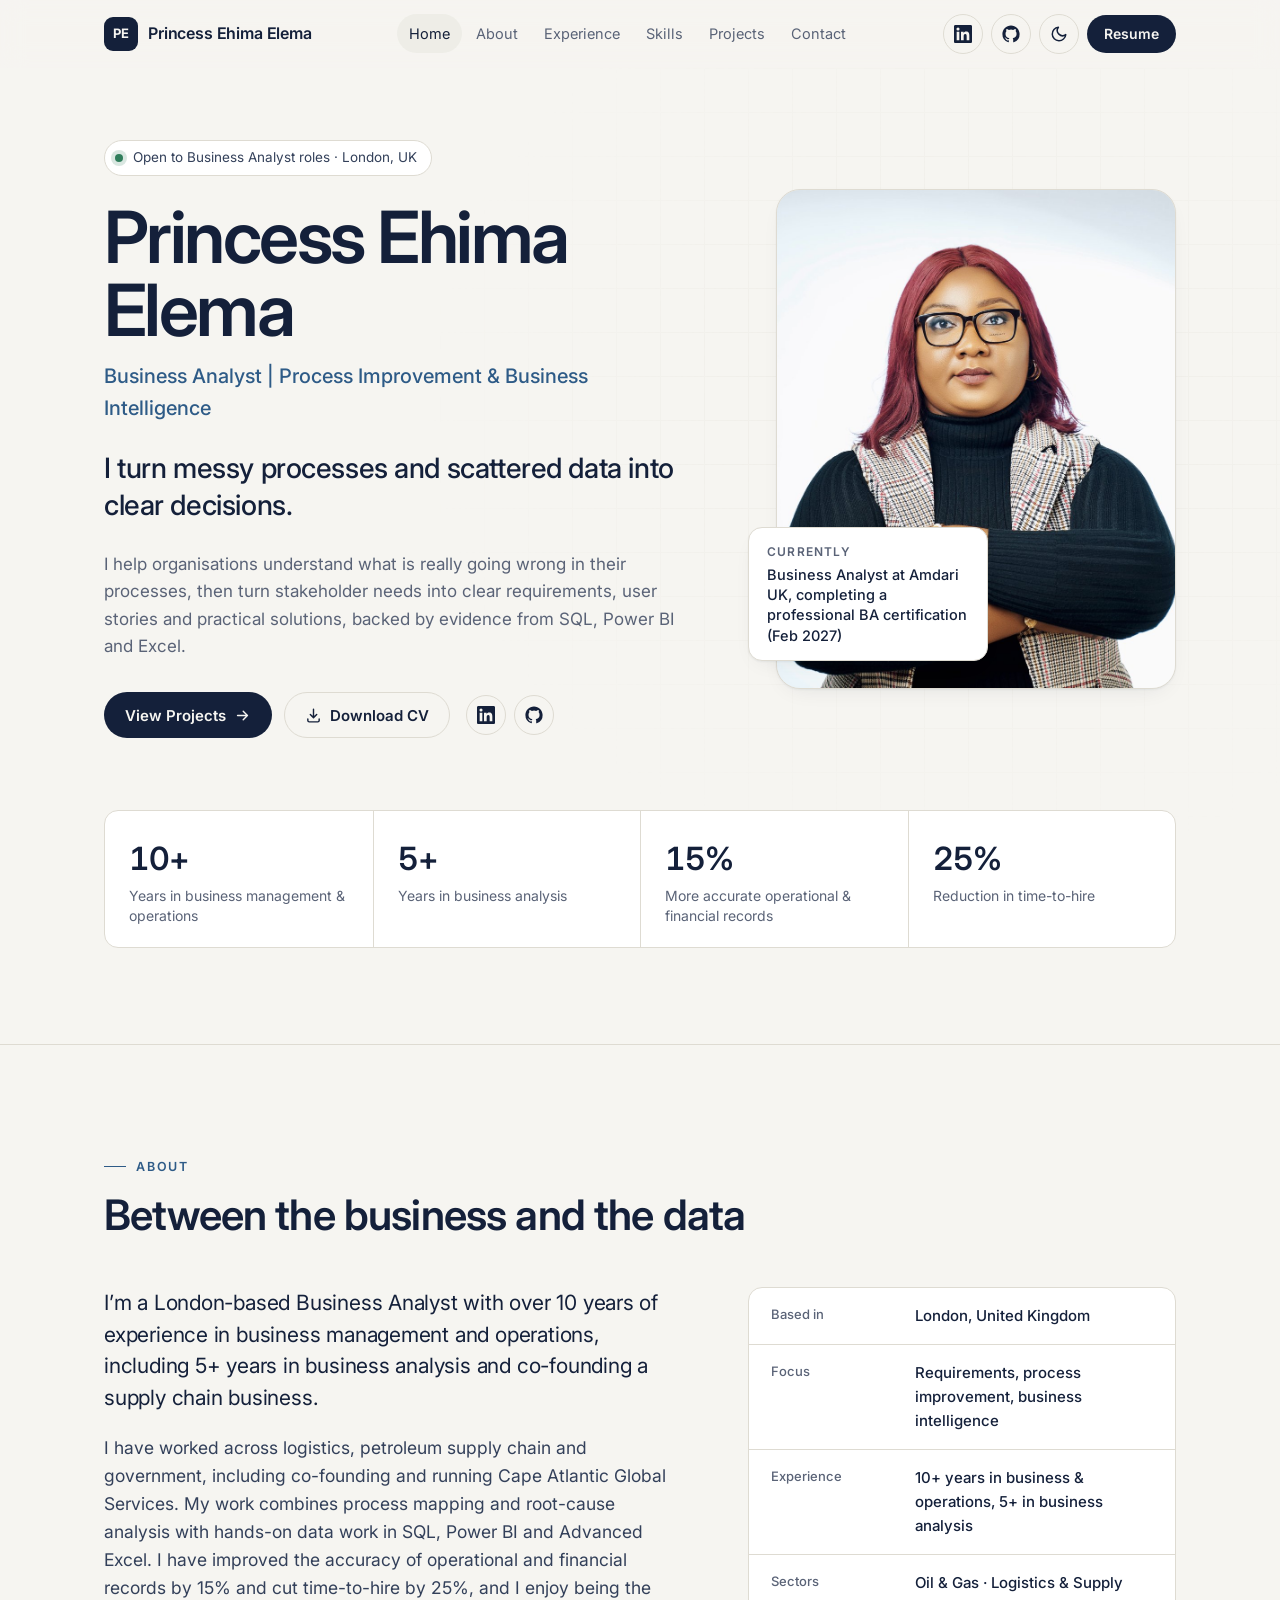
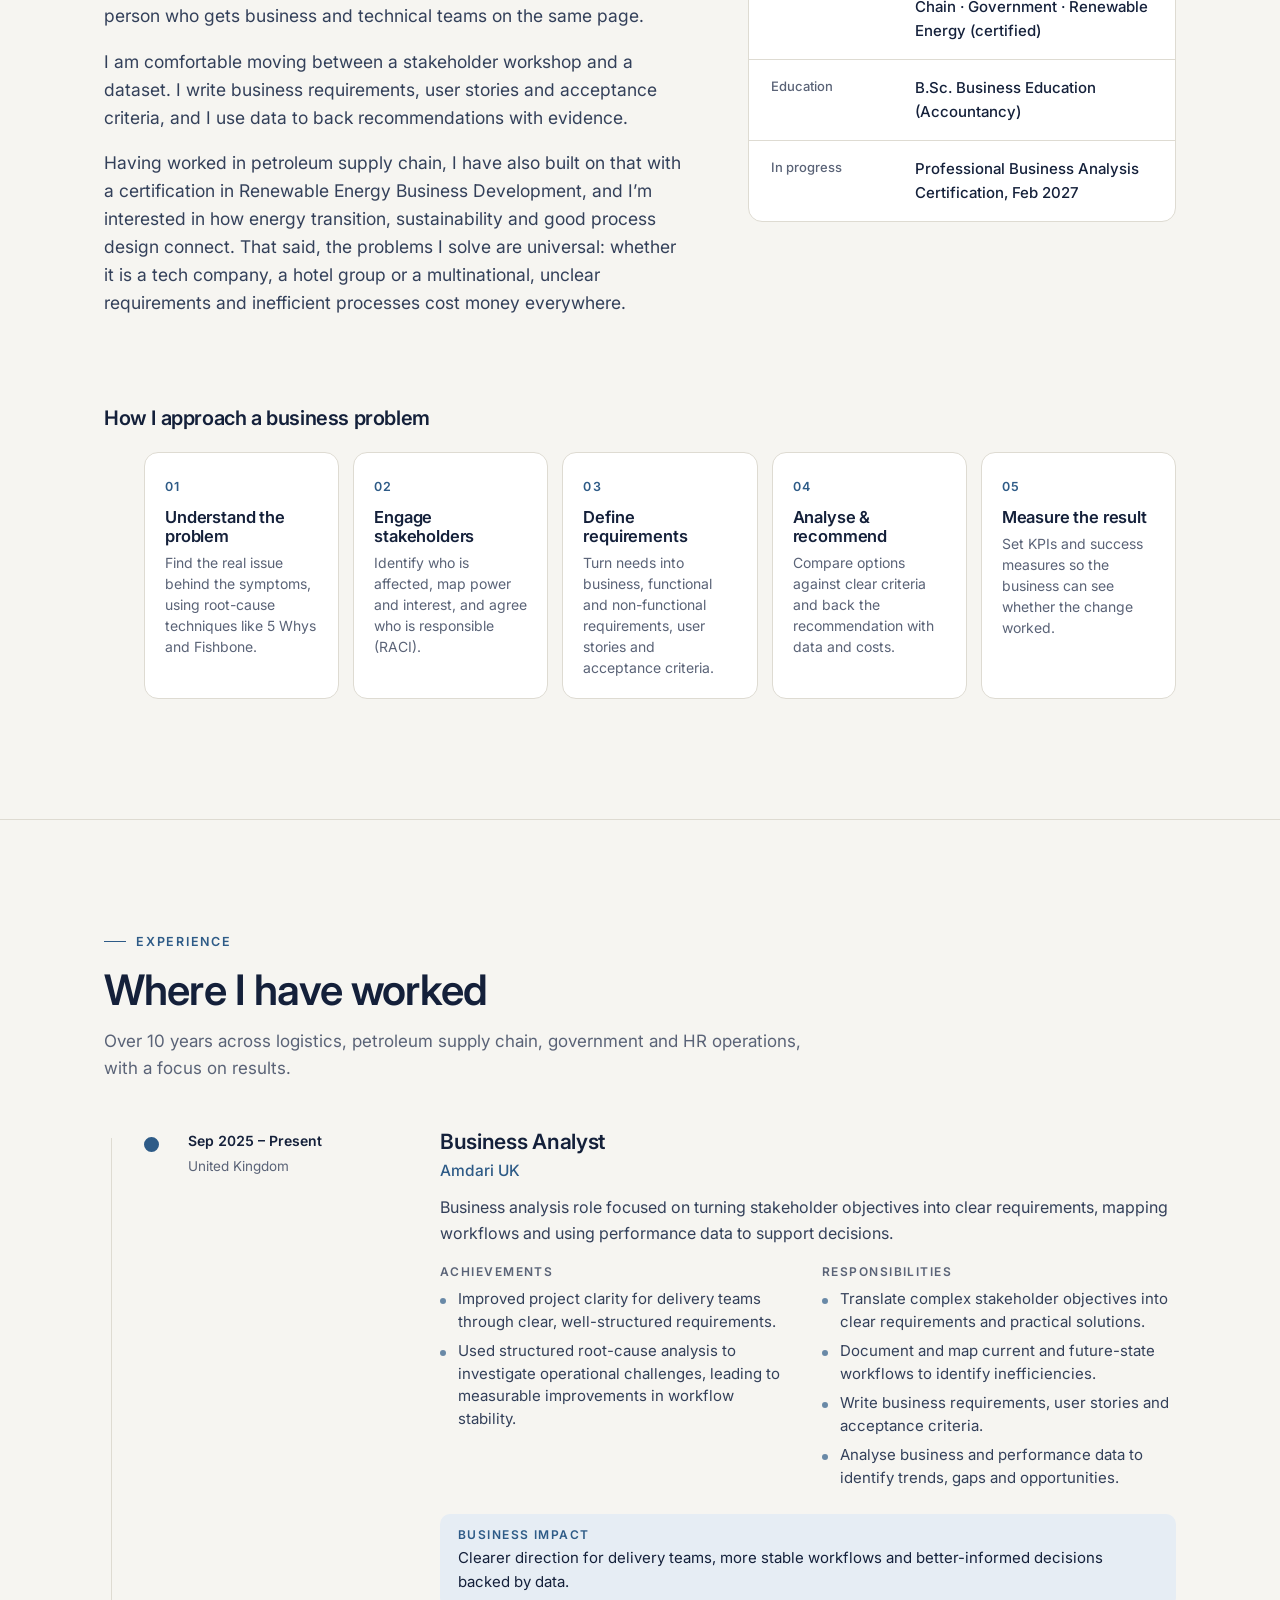
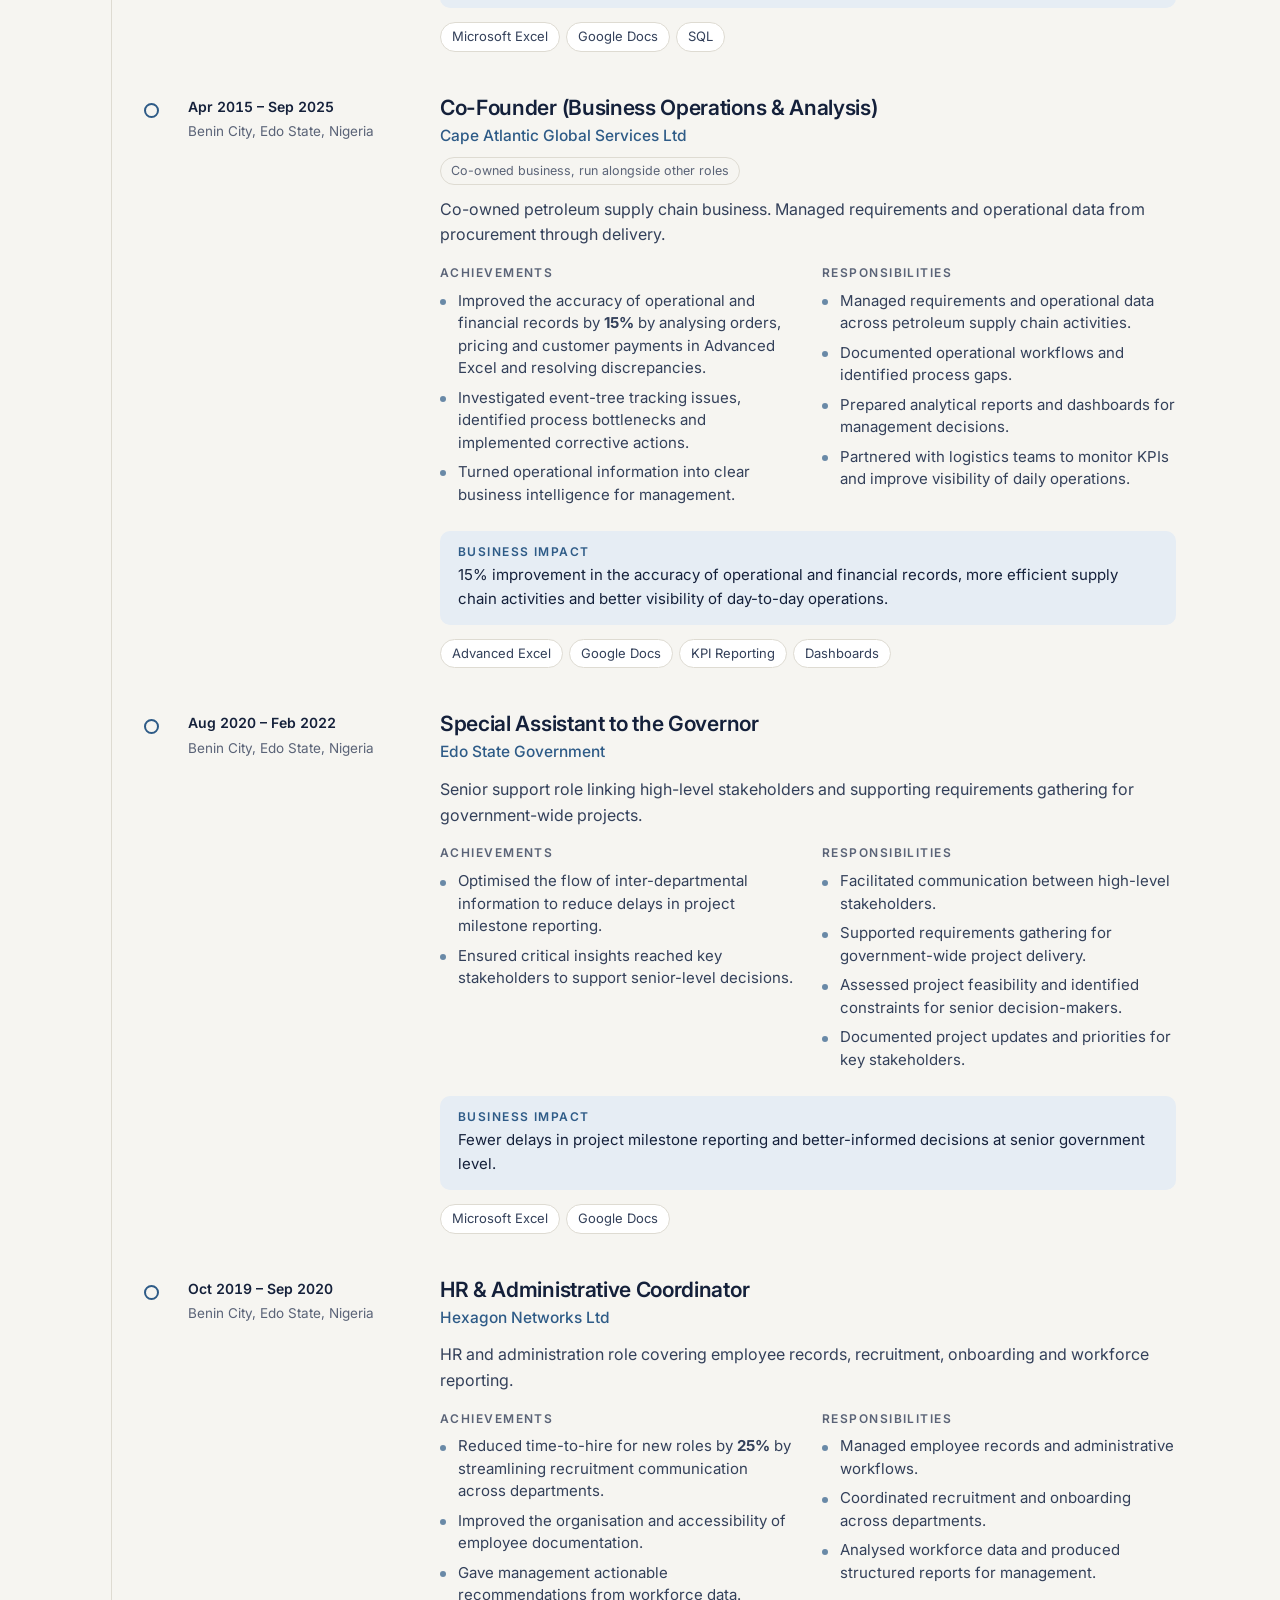
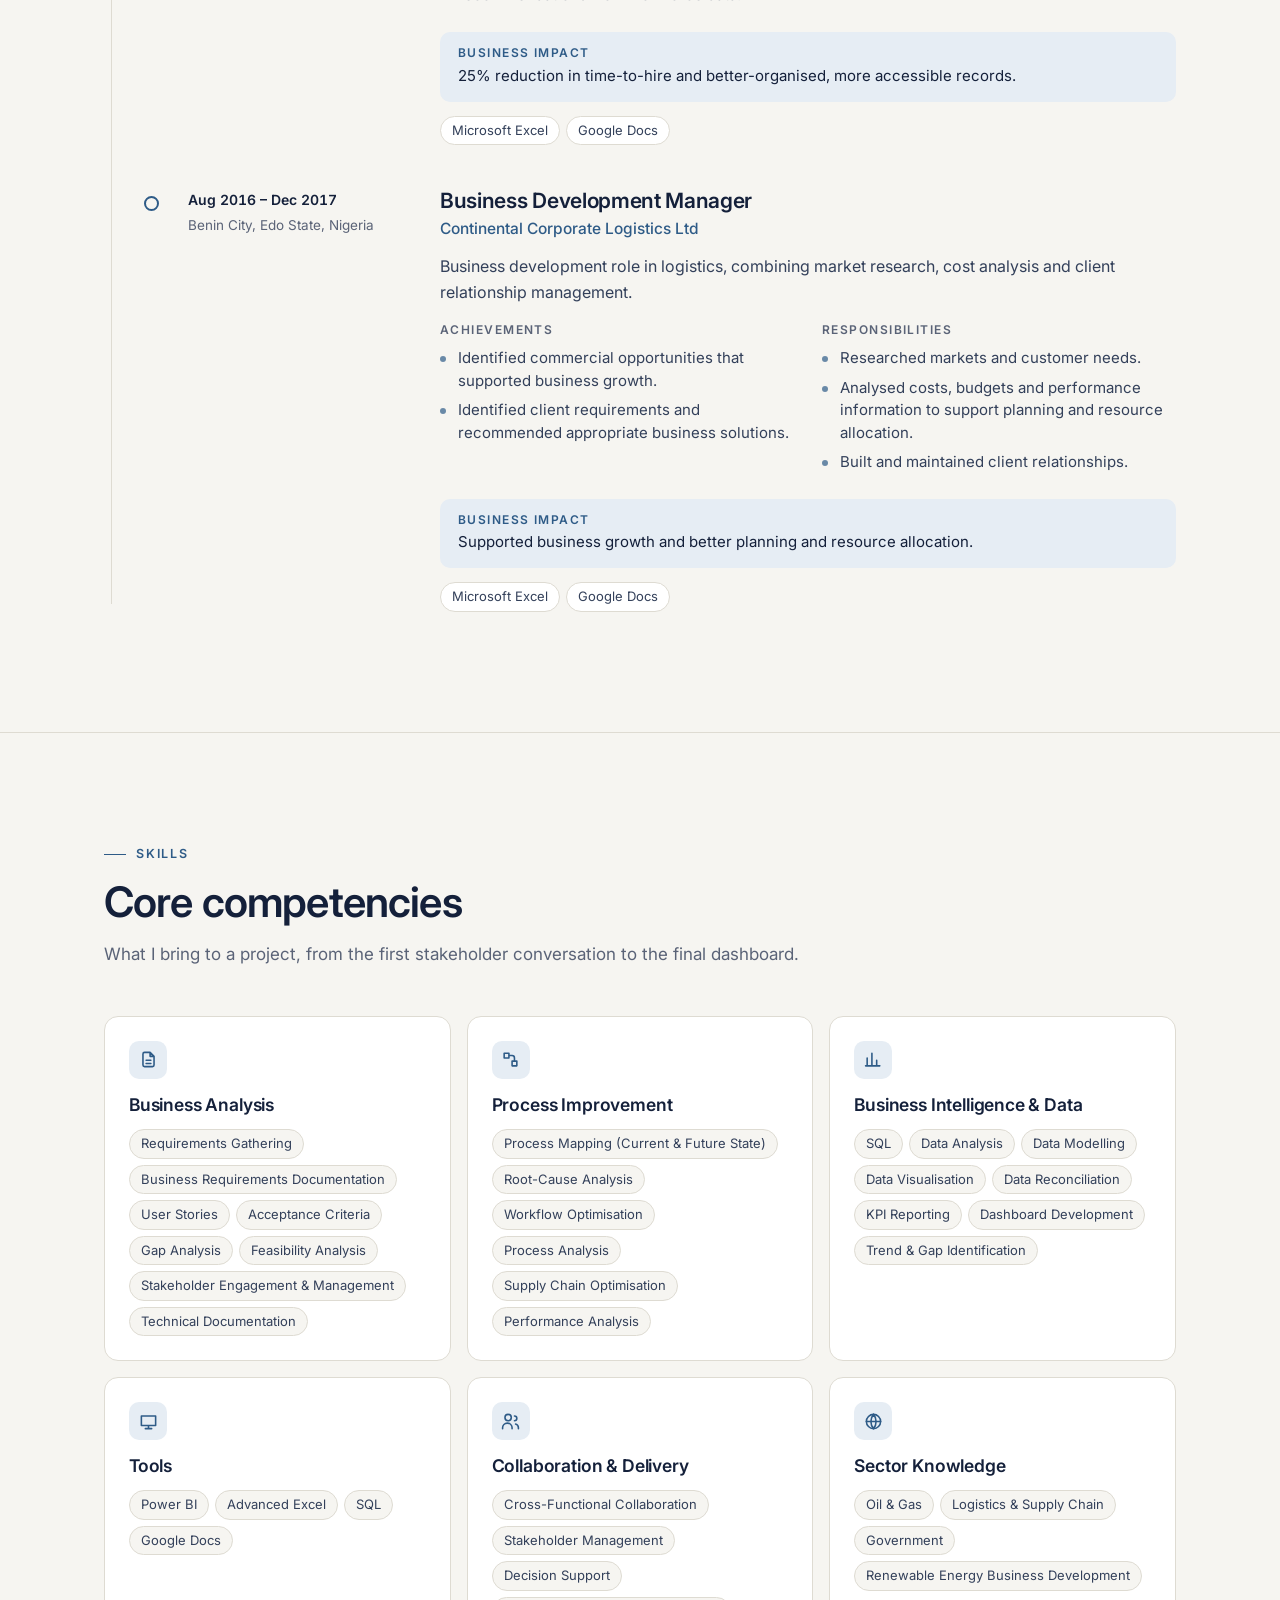
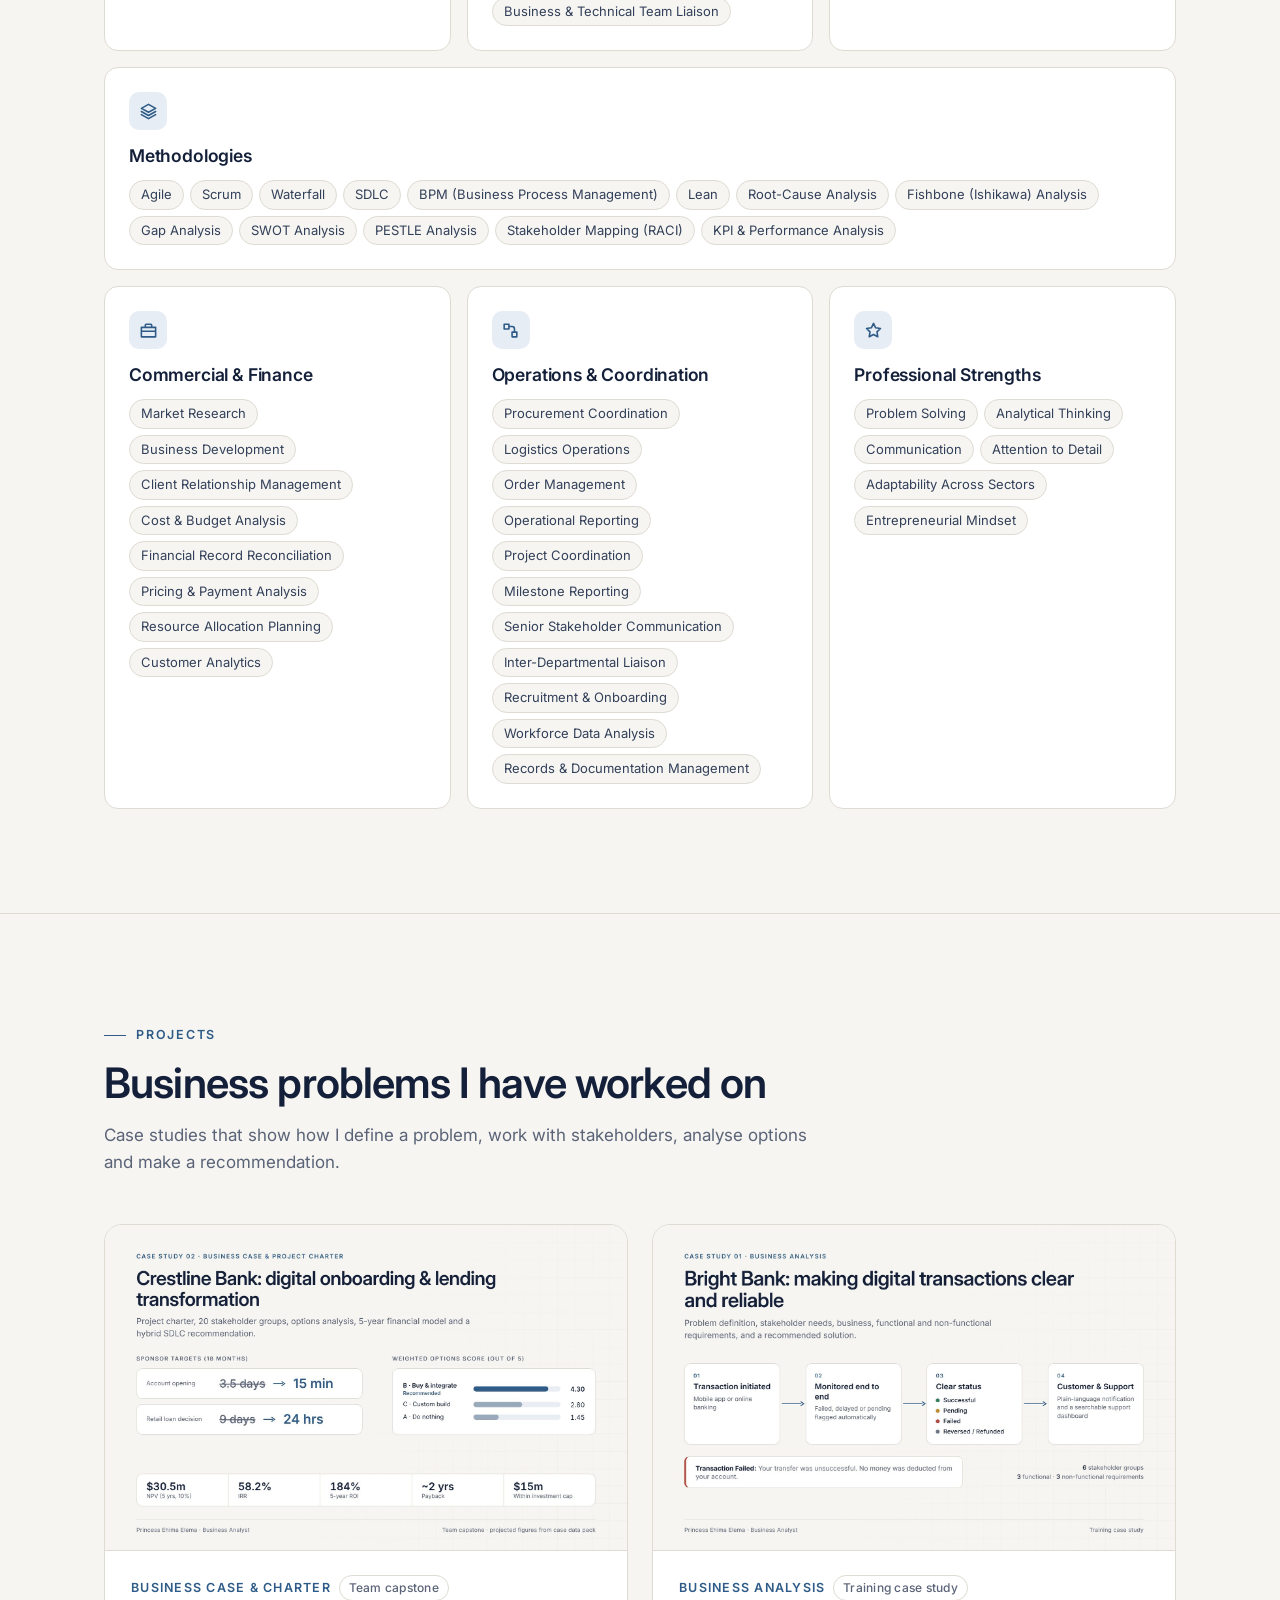
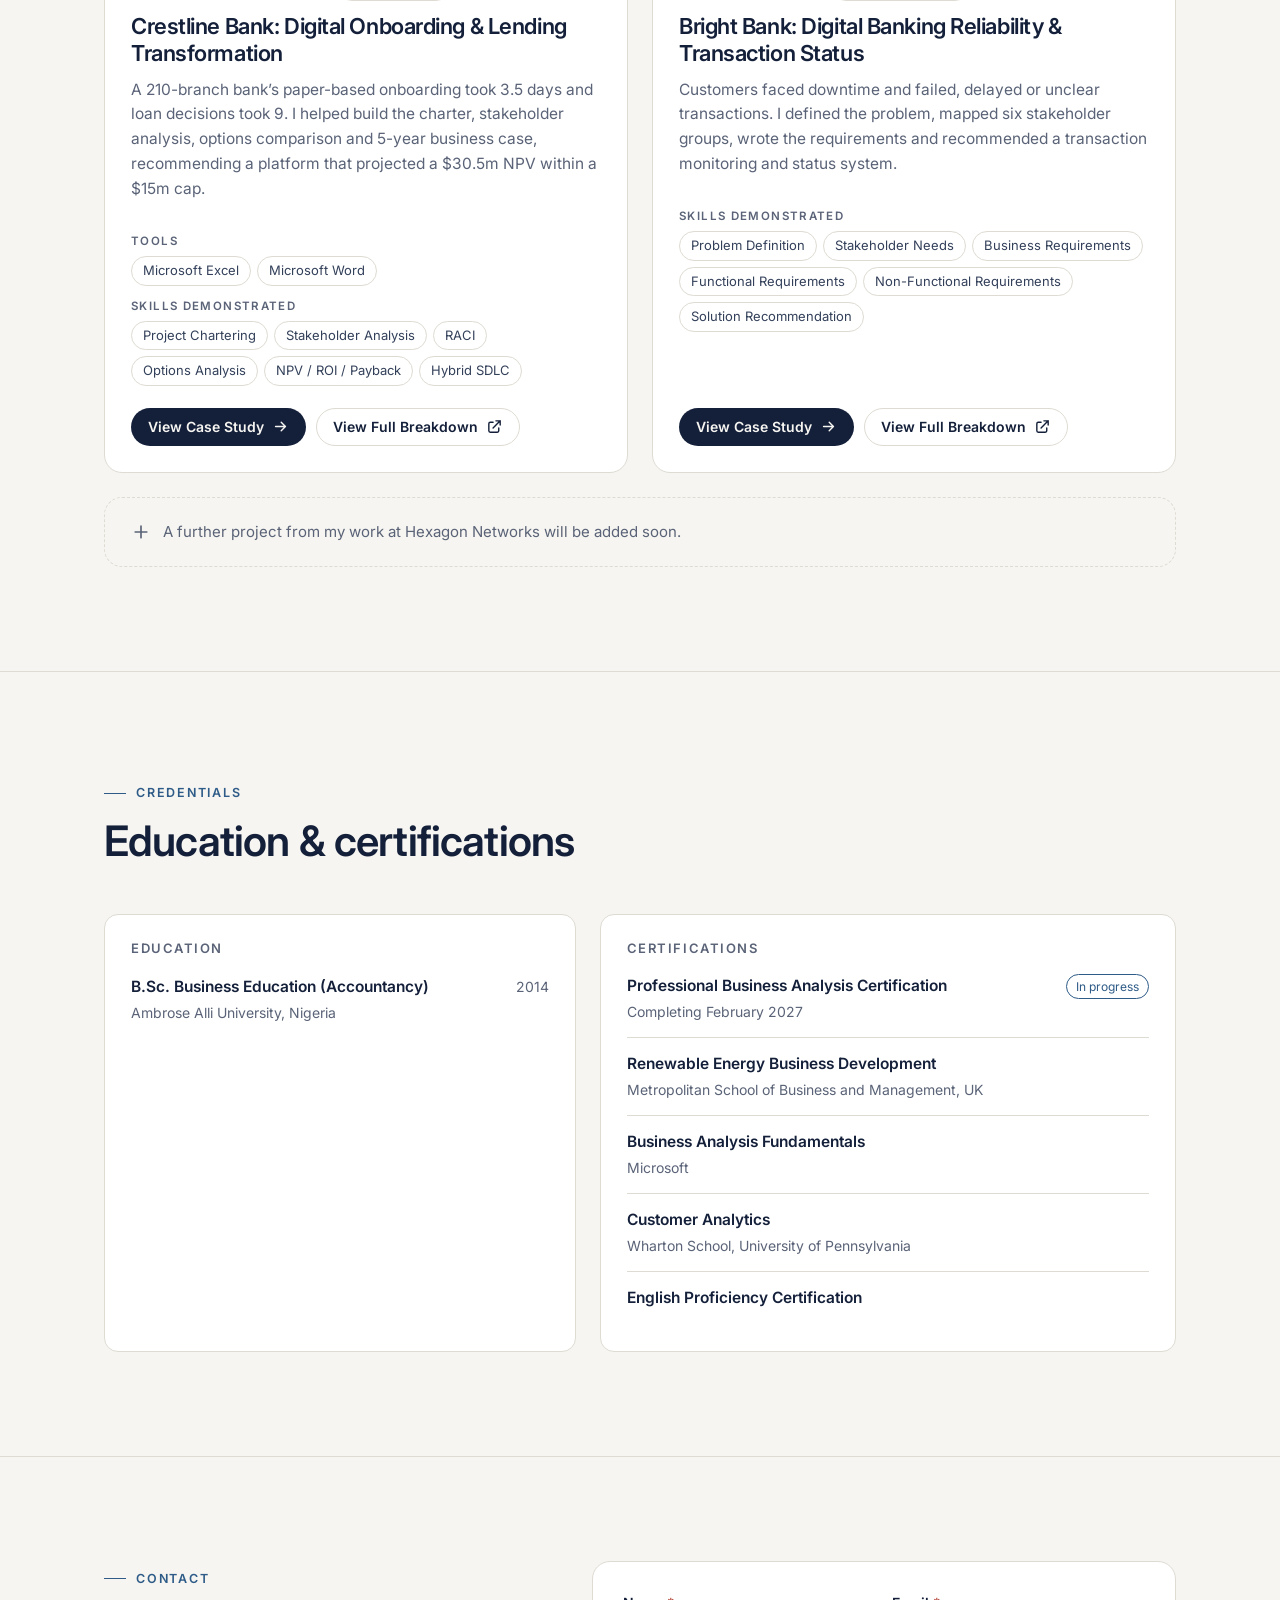
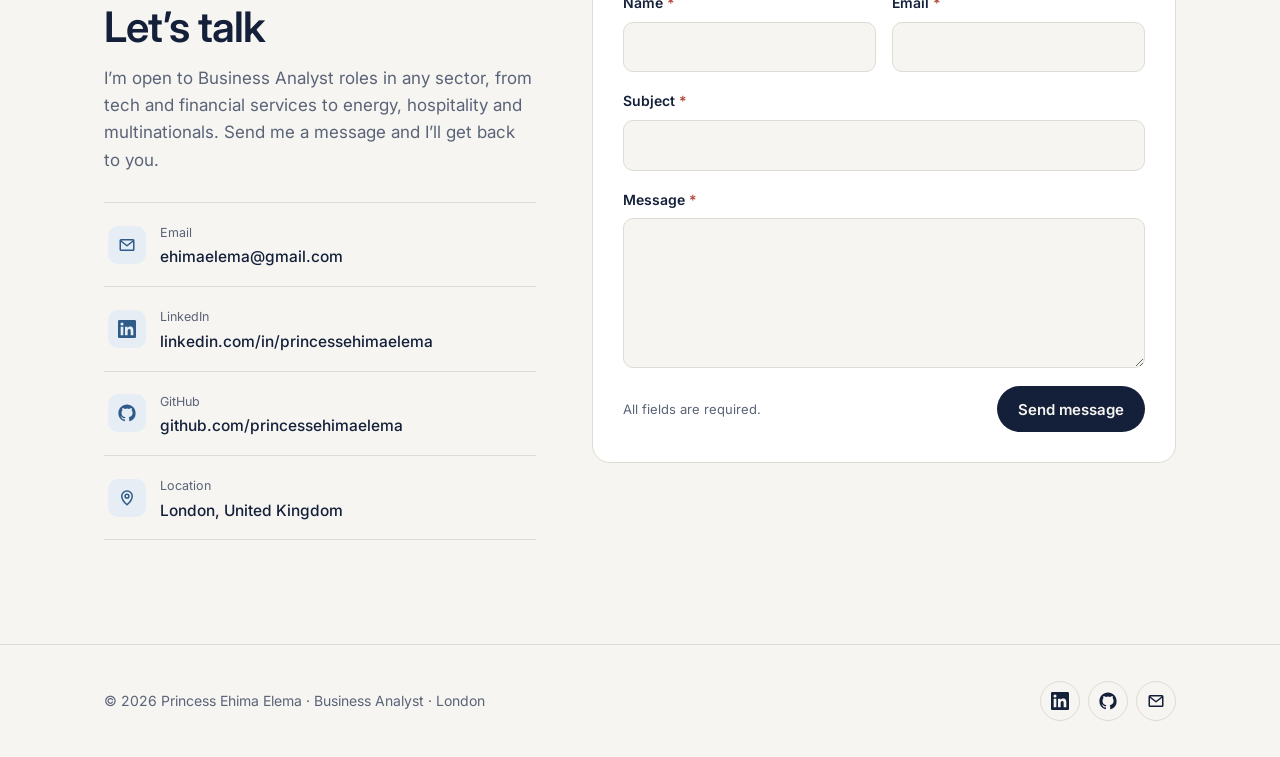
==== index.html @ e9f06f34 "Add files via upload" ====
<!doctype html>
<html lang="en-GB" class="no-js">
<head>
  <meta charset="utf-8">
  <meta name="viewport" content="width=device-width, initial-scale=1">

  <!-- ===== SEO: edit title and description here ===== -->
  <title>Princess Ehima Elema | Business Analyst, London</title>
  <meta name="description" content="Princess Ehima Elema is a London-based Business Analyst with over 10 years in business management and operations, including 5+ years in business analysis. Requirements, process improvement and business intelligence.">
  <meta name="author" content="Princess Ehima Elema">
  <meta name="theme-color" content="#f6f5f1">
  <link rel="canonical" href="https://princessehimaelema.github.io/">

  <!-- Open Graph (LinkedIn, WhatsApp, Facebook previews) -->
  <meta property="og:type" content="website">
  <meta property="og:title" content="Princess Ehima Elema | Business Analyst">
  <meta property="og:description" content="Business Analyst helping organisations fix inefficient processes, define clear requirements and make better decisions using data.">
  <meta property="og:url" content="https://princessehimaelema.github.io/">
  <meta property="og:image" content="https://princessehimaelema.github.io/assets/images/og-image.jpg">
  <meta property="og:locale" content="en_GB">

  <!-- X / Twitter card -->
  <meta name="twitter:card" content="summary_large_image">
  <meta name="twitter:title" content="Princess Ehima Elema | Business Analyst">
  <meta name="twitter:description" content="Requirements, process improvement and business intelligence. London, UK.">
  <meta name="twitter:image" content="https://princessehimaelema.github.io/assets/images/og-image.jpg">

  <!-- Favicon -->
  <link rel="icon" href="favicon.ico" sizes="any">
  <link rel="icon" href="assets/images/favicon.svg" type="image/svg+xml">
  <link rel="apple-touch-icon" href="assets/images/apple-touch-icon.png">

  <!-- Fonts (change the font here and in style.css) -->
  <link rel="preconnect" href="https://fonts.googleapis.com">
  <link rel="preconnect" href="https://fonts.gstatic.com" crossorigin>
  <link href="https://fonts.googleapis.com/css2?family=Inter:wght@400;500;600;700&display=swap" rel="stylesheet">

  <link rel="stylesheet" href="assets/css/style.css">

  <!-- Apply saved theme before the page paints (avoids a flash) -->
  <script>
    (function () {
      var t = null;
      try { t = localStorage.getItem("theme"); } catch (e) {}
      if (!t) t = window.matchMedia && window.matchMedia("(prefers-color-scheme: dark)").matches ? "dark" : "light";
      document.documentElement.setAttribute("data-theme", t);
    })();
  </script>
</head>
<body>
<svg xmlns="http://www.w3.org/2000/svg" style="display:none" aria-hidden="true">
  <symbol id="i-linkedin" viewBox="0 0 24 24"><path fill="currentColor" d="M20.45 20.45h-3.56v-5.57c0-1.33-.02-3.04-1.85-3.04-1.85 0-2.14 1.45-2.14 2.94v5.67H9.34V9h3.42v1.56h.05c.48-.9 1.64-1.85 3.37-1.85 3.6 0 4.27 2.37 4.27 5.46v6.28zM5.34 7.43a2.06 2.06 0 1 1 0-4.13 2.06 2.06 0 0 1 0 4.13zM7.12 20.45H3.56V9h3.56v11.45zM22.22 0H1.77C.79 0 0 .77 0 1.73v20.54C0 23.23.79 24 1.77 24h20.45c.98 0 1.78-.77 1.78-1.73V1.73C24 .77 23.2 0 22.22 0z"/></symbol>
  <symbol id="i-github" viewBox="0 0 24 24"><path fill="currentColor" d="M12 .5C5.65.5.5 5.65.5 12a11.5 11.5 0 0 0 7.86 10.92c.58.1.79-.25.79-.56v-2c-3.2.7-3.87-1.37-3.87-1.37-.53-1.33-1.28-1.69-1.28-1.69-1.05-.72.08-.7.08-.7 1.16.08 1.77 1.19 1.77 1.19 1.03 1.77 2.7 1.26 3.36.96.1-.75.4-1.26.73-1.55-2.55-.29-5.24-1.28-5.24-5.69 0-1.26.45-2.29 1.19-3.1-.12-.29-.52-1.46.11-3.05 0 0 .97-.31 3.17 1.18a10.9 10.9 0 0 1 5.77 0c2.2-1.49 3.17-1.18 3.17-1.18.63 1.59.23 2.76.11 3.05.74.81 1.19 1.84 1.19 3.1 0 4.42-2.7 5.39-5.26 5.68.41.36.78 1.06.78 2.14v3.17c0 .31.21.67.8.56A11.5 11.5 0 0 0 23.5 12C23.5 5.65 18.35.5 12 .5z"/></symbol>
  <symbol id="i-download" viewBox="0 0 24 24"><path fill="none" stroke="currentColor" stroke-width="2" stroke-linecap="round" stroke-linejoin="round" d="M12 3v12m0 0l-4.5-4.5M12 15l4.5-4.5M4 17v2a2 2 0 0 0 2 2h12a2 2 0 0 0 2-2v-2"/></symbol>
  <symbol id="i-arrow" viewBox="0 0 24 24"><path fill="none" stroke="currentColor" stroke-width="2" stroke-linecap="round" stroke-linejoin="round" d="M5 12h14m-6-6l6 6-6 6"/></symbol>
  <symbol id="i-back" viewBox="0 0 24 24"><path fill="none" stroke="currentColor" stroke-width="2" stroke-linecap="round" stroke-linejoin="round" d="M19 12H5m6 6l-6-6 6-6"/></symbol>
  <symbol id="i-external" viewBox="0 0 24 24"><path fill="none" stroke="currentColor" stroke-width="2" stroke-linecap="round" stroke-linejoin="round" d="M14 4h6v6m0-6L10 14M18 14v4a2 2 0 0 1-2 2H6a2 2 0 0 1-2-2V8a2 2 0 0 1 2-2h4"/></symbol>
  <symbol id="i-mail" viewBox="0 0 24 24"><path fill="none" stroke="currentColor" stroke-width="2" stroke-linecap="round" stroke-linejoin="round" d="M4 5h16a1 1 0 0 1 1 1v12a1 1 0 0 1-1 1H4a1 1 0 0 1-1-1V6a1 1 0 0 1 1-1zm-1 1l9 7 9-7"/></symbol>
  <symbol id="i-pin" viewBox="0 0 24 24"><path fill="none" stroke="currentColor" stroke-width="2" stroke-linecap="round" stroke-linejoin="round" d="M12 21s-7-6.2-7-11.5A7 7 0 0 1 19 9.5C19 14.8 12 21 12 21zm0-9a2.5 2.5 0 1 0 0-5 2.5 2.5 0 0 0 0 5z"/></symbol>
  <symbol id="i-sun" viewBox="0 0 24 24"><g fill="none" stroke="currentColor" stroke-width="2" stroke-linecap="round"><circle cx="12" cy="12" r="4"/><path d="M12 2v2m0 16v2M4.9 4.9l1.4 1.4m11.4 11.4l1.4 1.4M2 12h2m16 0h2M4.9 19.1l1.4-1.4M17.7 6.3l1.4-1.4"/></g></symbol>
  <symbol id="i-moon" viewBox="0 0 24 24"><path fill="none" stroke="currentColor" stroke-width="2" stroke-linecap="round" stroke-linejoin="round" d="M21 12.8A9 9 0 1 1 11.2 3a7 7 0 0 0 9.8 9.8z"/></symbol>
  <symbol id="i-menu" viewBox="0 0 24 24"><path fill="none" stroke="currentColor" stroke-width="2" stroke-linecap="round" d="M4 7h16M4 12h16M4 17h16"/></symbol>
  <symbol id="i-doc" viewBox="0 0 24 24"><path fill="none" stroke="currentColor" stroke-width="2" stroke-linecap="round" stroke-linejoin="round" d="M14 3H7a2 2 0 0 0-2 2v14a2 2 0 0 0 2 2h10a2 2 0 0 0 2-2V8l-5-5zm0 0v5h5M9 13h6M9 17h6"/></symbol>
  <symbol id="i-flow" viewBox="0 0 24 24"><path fill="none" stroke="currentColor" stroke-width="2" stroke-linecap="round" stroke-linejoin="round" d="M4 4h6v6H4zM14 14h6v6h-6zM10 7h4a3 3 0 0 1 3 3v4"/></symbol>
  <symbol id="i-chart" viewBox="0 0 24 24"><path fill="none" stroke="currentColor" stroke-width="2" stroke-linecap="round" stroke-linejoin="round" d="M4 20V10m6 10V4m6 16v-7m4 7H2"/></symbol>
  <symbol id="i-tool" viewBox="0 0 24 24"><path fill="none" stroke="currentColor" stroke-width="2" stroke-linecap="round" stroke-linejoin="round" d="M3 5h18v12H3zM8 21h8m-4-4v4"/></symbol>
  <symbol id="i-people" viewBox="0 0 24 24"><path fill="none" stroke="currentColor" stroke-width="2" stroke-linecap="round" stroke-linejoin="round" d="M9 11a4 4 0 1 0 0-8 4 4 0 0 0 0 8zm-7 10v-1a6 6 0 0 1 12 0v1m3-10a3 3 0 1 0 0-6m5 16v-1a5 5 0 0 0-3.5-4.8"/></symbol>
  <symbol id="i-globe" viewBox="0 0 24 24"><g fill="none" stroke="currentColor" stroke-width="2" stroke-linecap="round"><circle cx="12" cy="12" r="9"/><path d="M3 12h18M12 3a14 14 0 0 1 0 18M12 3a14 14 0 0 0 0 18"/></g></symbol>
  <symbol id="i-layers" viewBox="0 0 24 24"><path fill="none" stroke="currentColor" stroke-width="2" stroke-linecap="round" stroke-linejoin="round" d="M12 3l9 5-9 5-9-5 9-5zm-9 9l9 5 9-5M3 16l9 5 9-5"/></symbol>
  <symbol id="i-briefcase" viewBox="0 0 24 24"><path fill="none" stroke="currentColor" stroke-width="2" stroke-linecap="round" stroke-linejoin="round" d="M3 8h18v12H3zM8 8V5a1 1 0 0 1 1-1h6a1 1 0 0 1 1 1v3M3 13h18"/></symbol>
  <symbol id="i-star" viewBox="0 0 24 24"><path fill="none" stroke="currentColor" stroke-width="2" stroke-linejoin="round" d="M12 3l2.7 5.6 6.1.9-4.4 4.3 1 6.1L12 17l-5.4 2.9 1-6.1-4.4-4.3 6.1-.9L12 3z"/></symbol>
  <symbol id="i-plus" viewBox="0 0 24 24"><path fill="none" stroke="currentColor" stroke-width="2" stroke-linecap="round" d="M12 5v14M5 12h14"/></symbol>
</svg>
<a class="skip-link" href="#main">Skip to content</a>

<!-- ================= NAVIGATION ================= -->
<header class="nav" role="banner">
  <div class="container">
    <a class="brand" href="#home" aria-label="Princess Ehima Elema, home">
      <span class="brand-mark" aria-hidden="true">PE</span>
      <span>Princess Ehima Elema</span>
    </a>

    <nav aria-label="Main">
      <ul class="nav-links" id="nav-links">
        <li><a href="#home">Home</a></li>
        <li><a href="#about">About</a></li>
        <li><a href="#experience">Experience</a></li>
        <li><a href="#skills">Skills</a></li>
        <li><a href="#projects">Projects</a></li>
        <li><a href="#contact">Contact</a></li>
        <li class="mobile-extra">
          <a class="btn btn-primary btn-sm" href="assets/documents/Princess-Ehima-Elema-CV.pdf" data-href="resume" target="_blank" rel="noopener"><svg><use href="#i-download"/></svg>Download CV</a>
          <a class="icon-btn" href="https://www.linkedin.com/in/princessehimaelema" data-href="linkedin" target="_blank" rel="noopener" aria-label="LinkedIn"><svg><use href="#i-linkedin"/></svg></a>
          <a class="icon-btn" href="https://github.com/princessehimaelema" data-href="github" target="_blank" rel="noopener" aria-label="GitHub"><svg><use href="#i-github"/></svg></a>
        </li>
      </ul>
    </nav>

    <div class="nav-actions">
      <a class="icon-btn nav-social" href="https://www.linkedin.com/in/princessehimaelema" data-href="linkedin" target="_blank" rel="noopener" aria-label="LinkedIn"><svg><use href="#i-linkedin"/></svg></a>
      <a class="icon-btn nav-social" href="https://github.com/princessehimaelema" data-href="github" target="_blank" rel="noopener" aria-label="GitHub"><svg><use href="#i-github"/></svg></a>
      <button class="icon-btn theme-toggle" type="button" aria-label="Switch to dark mode">
        <svg class="icon-moon"><use href="#i-moon"/></svg><svg class="icon-sun"><use href="#i-sun"/></svg>
      </button>
      <a class="btn btn-primary btn-sm" href="assets/documents/Princess-Ehima-Elema-CV.pdf" data-href="resume" target="_blank" rel="noopener">Resume</a>
      <button class="icon-btn menu-toggle" type="button" aria-controls="nav-links" aria-expanded="false" aria-label="Open menu"><svg><use href="#i-menu"/></svg></button>
    </div>
  </div>
</header>

<main id="main">

<!-- ================= HERO ================= -->
<section class="hero" id="home" aria-labelledby="hero-title">
  <div class="container">
    <div class="hero-grid">
      <div class="reveal">
        <span class="status"><span class="dot" aria-hidden="true"></span>Open to Business Analyst roles · London, UK</span>
        <h1 id="hero-title">Princess Ehima Elema</h1>
        <p class="role">Business Analyst | Process Improvement &amp; Business Intelligence</p>
        <p class="positioning">I turn messy processes and scattered data into clear decisions.</p>
        <p class="lede">I help organisations understand what is really going wrong in their processes, then turn stakeholder needs into clear requirements, user stories and practical solutions, backed by evidence from SQL, Power BI and Excel.</p>
        <div class="hero-cta">
          <a class="btn btn-primary" href="#projects">View Projects <svg><use href="#i-arrow"/></svg></a>
          <a class="btn btn-ghost" href="assets/documents/Princess-Ehima-Elema-CV.pdf" data-href="resume" target="_blank" rel="noopener"><svg><use href="#i-download"/></svg>Download CV</a>
          <span class="hero-social">
            <a class="icon-btn" href="https://www.linkedin.com/in/princessehimaelema" data-href="linkedin" target="_blank" rel="noopener" aria-label="LinkedIn profile"><svg><use href="#i-linkedin"/></svg></a>
            <a class="icon-btn" href="https://github.com/princessehimaelema" data-href="github" target="_blank" rel="noopener" aria-label="GitHub profile"><svg><use href="#i-github"/></svg></a>
          </span>
        </div>
      </div>

      <div class="portrait reveal">
        <div class="portrait-frame">
          <img src="assets/images/profile.jpg" alt="Portrait of Princess Ehima Elema" width="900" height="1107" fetchpriority="high">
        </div>
        <div class="portrait-card">
          <div class="k">Currently</div>
          <div class="v">Business Analyst at Amdari UK, completing a professional BA certification (Feb 2027)</div>
        </div>
      </div>
    </div>

    <!-- Hero stats: figures come from the CV -->
    <div class="stats reveal" role="list">
      <div class="stat" role="listitem"><div class="num">10+</div><div class="lbl">Years in business management &amp; operations</div></div>
      <div class="stat" role="listitem"><div class="num">5+</div><div class="lbl">Years in business analysis</div></div>
      <div class="stat" role="listitem"><div class="num">15%</div><div class="lbl">More accurate operational &amp; financial records</div></div>
      <div class="stat" role="listitem"><div class="num">25%</div><div class="lbl">Reduction in time-to-hire</div></div>
    </div>
  </div>
</section>

<!-- ================= ABOUT ================= -->
<section class="section" id="about" aria-labelledby="about-title">
  <div class="container">
    <div class="section-head reveal">
      <span class="eyebrow">About</span>
      <h2 id="about-title">Between the business and the data</h2>
    </div>

    <div class="about-grid">
      <div class="about-text reveal">
        <p>I’m a London-based Business Analyst with over 10 years of experience in business management and operations, including 5+ years in business analysis and co-founding a supply chain business.</p>
        <p>I have worked across logistics, petroleum supply chain and government, including co-founding and running Cape Atlantic Global Services. My work combines process mapping and root-cause analysis with hands-on data work in SQL, Power BI and Advanced Excel. I have improved the accuracy of operational and financial records by 15% and cut time-to-hire by 25%, and I enjoy being the person who gets business and technical teams on the same page.</p>
        <p>I am comfortable moving between a stakeholder workshop and a dataset. I write business requirements, user stories and acceptance criteria, and I use data to back recommendations with evidence.</p>
        <p>Having worked in petroleum supply chain, I have also built on that with a certification in Renewable Energy Business Development, and I’m interested in how energy transition, sustainability and good process design connect. That said, the problems I solve are universal: whether it is a tech company, a hotel group or a multinational, unclear requirements and inefficient processes cost money everywhere.</p>
      </div>

      <aside class="facts reveal" aria-label="Quick facts">
        <dl>
          <div class="row"><dt>Based in</dt><dd>London, United Kingdom</dd></div>
          <div class="row"><dt>Focus</dt><dd>Requirements, process improvement, business intelligence</dd></div>
          <div class="row"><dt>Experience</dt><dd>10+ years in business &amp; operations, 5+ in business analysis</dd></div>
          <div class="row"><dt>Sectors</dt><dd>Oil &amp; Gas · Logistics &amp; Supply Chain · Government · Renewable Energy (certified)</dd></div>
          <div class="row"><dt>Education</dt><dd>B.Sc. Business Education (Accountancy)</dd></div>
          <div class="row"><dt>In progress</dt><dd>Professional Business Analysis Certification, Feb 2027</dd></div>
        </dl>
      </aside>
    </div>

    <div class="approach reveal">
      <h3>How I approach a business problem</h3>
      <ol class="steps">
        <li><h4>Understand the problem</h4><p>Find the real issue behind the symptoms, using root-cause techniques like 5 Whys and Fishbone.</p></li>
        <li><h4>Engage stakeholders</h4><p>Identify who is affected, map power and interest, and agree who is responsible (RACI).</p></li>
        <li><h4>Define requirements</h4><p>Turn needs into business, functional and non-functional requirements, user stories and acceptance criteria.</p></li>
        <li><h4>Analyse &amp; recommend</h4><p>Compare options against clear criteria and back the recommendation with data and costs.</p></li>
        <li><h4>Measure the result</h4><p>Set KPIs and success measures so the business can see whether the change worked.</p></li>
      </ol>
    </div>
  </div>
</section>

<!-- ================= EXPERIENCE ================= -->
<section class="section" id="experience" aria-labelledby="exp-title">
  <div class="container">
    <div class="section-head reveal">
      <span class="eyebrow">Experience</span>
      <h2 id="exp-title">Where I have worked</h2>
      <p>Over 10 years across logistics, petroleum supply chain, government and HR operations, with a focus on results.</p>
    </div>

    <ol class="timeline">

      <!-- EXPERIENCE 1 -->
      <li class="tl-item current reveal">
        <div class="tl-card">
          <div class="tl-meta"><div class="dates">Sep 2025 – Present</div><div class="loc">United Kingdom</div></div>
          <div class="tl-body">
            <h3>Business Analyst</h3>
            <div class="org">Amdari UK</div>
            <p class="desc">Business analysis role focused on turning stakeholder objectives into clear requirements, mapping workflows and using performance data to support decisions.</p>
            <div class="tl-cols">
              <div><h4>Achievements</h4><ul class="ticks">
                <li>Improved project clarity for delivery teams through clear, well-structured requirements.</li>
                <li>Used structured root-cause analysis to investigate operational challenges, leading to measurable improvements in workflow stability.</li>
              </ul></div>
              <div><h4>Responsibilities</h4><ul class="ticks">
                <li>Translate complex stakeholder objectives into clear requirements and practical solutions.</li>
                <li>Document and map current and future-state workflows to identify inefficiencies.</li>
                <li>Write business requirements, user stories and acceptance criteria.</li>
                <li>Analyse business and performance data to identify trends, gaps and opportunities.</li>
              </ul></div>
            </div>
            <div class="tl-impact"><h4>Business impact</h4><p>Clearer direction for delivery teams, more stable workflows and better-informed decisions backed by data.</p></div>
            <ul class="chips" aria-label="Tools"><li class="chip">Microsoft Excel</li><li class="chip">Google Docs</li><li class="chip">SQL</li></ul>
          </div>
        </div>
      </li>

      <!-- EXPERIENCE 2 -->
      <li class="tl-item reveal">
        <div class="tl-card">
          <div class="tl-meta"><div class="dates">Apr 2015 – Sep 2025</div><div class="loc">Benin City, Edo State, Nigeria</div></div>
          <div class="tl-body">
            <h3>Co-Founder (Business Operations &amp; Analysis)</h3>
            <div class="org">Cape Atlantic Global Services Ltd</div>
            <span class="note">Co-owned business, run alongside other roles</span>
            <p class="desc">Co-owned petroleum supply chain business. Managed requirements and operational data from procurement through delivery.</p>
            <div class="tl-cols">
              <div><h4>Achievements</h4><ul class="ticks">
                <li>Improved the accuracy of operational and financial records by <strong>15%</strong> by analysing orders, pricing and customer payments in Advanced Excel and resolving discrepancies.</li>
                <li>Investigated event-tree tracking issues, identified process bottlenecks and implemented corrective actions.</li>
                <li>Turned operational information into clear business intelligence for management.</li>
              </ul></div>
              <div><h4>Responsibilities</h4><ul class="ticks">
                <li>Managed requirements and operational data across petroleum supply chain activities.</li>
                <li>Documented operational workflows and identified process gaps.</li>
                <li>Prepared analytical reports and dashboards for management decisions.</li>
                <li>Partnered with logistics teams to monitor KPIs and improve visibility of daily operations.</li>
              </ul></div>
            </div>
            <div class="tl-impact"><h4>Business impact</h4><p>15% improvement in the accuracy of operational and financial records, more efficient supply chain activities and better visibility of day-to-day operations.</p></div>
            <ul class="chips" aria-label="Tools"><li class="chip">Advanced Excel</li><li class="chip">Google Docs</li><li class="chip">KPI Reporting</li><li class="chip">Dashboards</li></ul>
          </div>
        </div>
      </li>

      <!-- EXPERIENCE 3 -->
      <li class="tl-item reveal">
        <div class="tl-card">
          <div class="tl-meta"><div class="dates">Aug 2020 – Feb 2022</div><div class="loc">Benin City, Edo State, Nigeria</div></div>
          <div class="tl-body">
            <h3>Special Assistant to the Governor</h3>
            <div class="org">Edo State Government</div>
            <p class="desc">Senior support role linking high-level stakeholders and supporting requirements gathering for government-wide projects.</p>
            <div class="tl-cols">
              <div><h4>Achievements</h4><ul class="ticks">
                <li>Optimised the flow of inter-departmental information to reduce delays in project milestone reporting.</li>
                <li>Ensured critical insights reached key stakeholders to support senior-level decisions.</li>
              </ul></div>
              <div><h4>Responsibilities</h4><ul class="ticks">
                <li>Facilitated communication between high-level stakeholders.</li>
                <li>Supported requirements gathering for government-wide project delivery.</li>
                <li>Assessed project feasibility and identified constraints for senior decision-makers.</li>
                <li>Documented project updates and priorities for key stakeholders.</li>
              </ul></div>
            </div>
            <div class="tl-impact"><h4>Business impact</h4><p>Fewer delays in project milestone reporting and better-informed decisions at senior government level.</p></div>
            <ul class="chips" aria-label="Tools"><li class="chip">Microsoft Excel</li><li class="chip">Google Docs</li></ul>
          </div>
        </div>
      </li>

      <!-- EXPERIENCE 4 -->
      <li class="tl-item reveal">
        <div class="tl-card">
          <div class="tl-meta"><div class="dates">Oct 2019 – Sep 2020</div><div class="loc">Benin City, Edo State, Nigeria</div></div>
          <div class="tl-body">
            <h3>HR &amp; Administrative Coordinator</h3>
            <div class="org">Hexagon Networks Ltd</div>
            <p class="desc">HR and administration role covering employee records, recruitment, onboarding and workforce reporting.</p>
            <div class="tl-cols">
              <div><h4>Achievements</h4><ul class="ticks">
                <li>Reduced time-to-hire for new roles by <strong>25%</strong> by streamlining recruitment communication across departments.</li>
                <li>Improved the organisation and accessibility of employee documentation.</li>
                <li>Gave management actionable recommendations from workforce data.</li>
              </ul></div>
              <div><h4>Responsibilities</h4><ul class="ticks">
                <li>Managed employee records and administrative workflows.</li>
                <li>Coordinated recruitment and onboarding across departments.</li>
                <li>Analysed workforce data and produced structured reports for management.</li>
              </ul></div>
            </div>
            <div class="tl-impact"><h4>Business impact</h4><p>25% reduction in time-to-hire and better-organised, more accessible records.</p></div>
            <ul class="chips" aria-label="Tools"><li class="chip">Microsoft Excel</li><li class="chip">Google Docs</li></ul>
          </div>
        </div>
      </li>

      <!-- EXPERIENCE 5 -->
      <li class="tl-item reveal">
        <div class="tl-card">
          <div class="tl-meta"><div class="dates">Aug 2016 – Dec 2017</div><div class="loc">Benin City, Edo State, Nigeria</div></div>
          <div class="tl-body">
            <h3>Business Development Manager</h3>
            <div class="org">Continental Corporate Logistics Ltd</div>
            <p class="desc">Business development role in logistics, combining market research, cost analysis and client relationship management.</p>
            <div class="tl-cols">
              <div><h4>Achievements</h4><ul class="ticks">
                <li>Identified commercial opportunities that supported business growth.</li>
                <li>Identified client requirements and recommended appropriate business solutions.</li>
              </ul></div>
              <div><h4>Responsibilities</h4><ul class="ticks">
                <li>Researched markets and customer needs.</li>
                <li>Analysed costs, budgets and performance information to support planning and resource allocation.</li>
                <li>Built and maintained client relationships.</li>
              </ul></div>
            </div>
            <div class="tl-impact"><h4>Business impact</h4><p>Supported business growth and better planning and resource allocation.</p></div>
            <ul class="chips" aria-label="Tools"><li class="chip">Microsoft Excel</li><li class="chip">Google Docs</li></ul>
          </div>
        </div>
      </li>
    </ol>
  </div>
</section>

<!-- ================= SKILLS ================= -->
<section class="section" id="skills" aria-labelledby="skills-title">
  <div class="container">
    <div class="section-head reveal">
      <span class="eyebrow">Skills</span>
      <h2 id="skills-title">Core competencies</h2>
      <p>What I bring to a project, from the first stakeholder conversation to the final dashboard.</p>
    </div>

    <div class="skills-grid">
      <article class="skill-card reveal">
        <div class="ico" aria-hidden="true"><svg><use href="#i-doc"/></svg></div>
        <h3>Business Analysis</h3>
        <ul class="chips">
          <li class="chip">Requirements Gathering</li><li class="chip">Business Requirements Documentation</li><li class="chip">User Stories</li><li class="chip">Acceptance Criteria</li><li class="chip">Gap Analysis</li><li class="chip">Feasibility Analysis</li><li class="chip">Stakeholder Engagement &amp; Management</li><li class="chip">Technical Documentation</li>
        </ul>
      </article>
      <article class="skill-card reveal">
        <div class="ico" aria-hidden="true"><svg><use href="#i-flow"/></svg></div>
        <h3>Process Improvement</h3>
        <ul class="chips">
          <li class="chip">Process Mapping (Current &amp; Future State)</li><li class="chip">Root-Cause Analysis</li><li class="chip">Workflow Optimisation</li><li class="chip">Process Analysis</li><li class="chip">Supply Chain Optimisation</li><li class="chip">Performance Analysis</li>
        </ul>
      </article>
      <article class="skill-card reveal">
        <div class="ico" aria-hidden="true"><svg><use href="#i-chart"/></svg></div>
        <h3>Business Intelligence &amp; Data</h3>
        <ul class="chips">
          <li class="chip">SQL</li><li class="chip">Data Analysis</li><li class="chip">Data Modelling</li><li class="chip">Data Visualisation</li><li class="chip">Data Reconciliation</li><li class="chip">KPI Reporting</li><li class="chip">Dashboard Development</li><li class="chip">Trend &amp; Gap Identification</li>
        </ul>
      </article>
      <article class="skill-card reveal">
        <div class="ico" aria-hidden="true"><svg><use href="#i-tool"/></svg></div>
        <h3>Tools</h3>
        <ul class="chips"><li class="chip">Power BI</li><li class="chip">Advanced Excel</li><li class="chip">SQL</li><li class="chip">Google Docs</li></ul>
      </article>
      <article class="skill-card reveal">
        <div class="ico" aria-hidden="true"><svg><use href="#i-people"/></svg></div>
        <h3>Collaboration &amp; Delivery</h3>
        <ul class="chips"><li class="chip">Cross-Functional Collaboration</li><li class="chip">Stakeholder Management</li><li class="chip">Decision Support</li><li class="chip">Business &amp; Technical Team Liaison</li></ul>
      </article>
      <article class="skill-card reveal">
        <div class="ico" aria-hidden="true"><svg><use href="#i-globe"/></svg></div>
        <h3>Sector Knowledge</h3>
        <ul class="chips"><li class="chip">Oil &amp; Gas</li><li class="chip">Logistics &amp; Supply Chain</li><li class="chip">Government</li><li class="chip">Renewable Energy Business Development</li></ul>
      </article>

      <article class="skill-card wide reveal">
        <div class="ico" aria-hidden="true"><svg><use href="#i-layers"/></svg></div>
        <h3>Methodologies</h3>
        <ul class="chips">
          <li class="chip">Agile</li><li class="chip">Scrum</li><li class="chip">Waterfall</li><li class="chip">SDLC</li><li class="chip">BPM (Business Process Management)</li><li class="chip">Lean</li><li class="chip">Root-Cause Analysis</li><li class="chip">Fishbone (Ishikawa) Analysis</li><li class="chip">Gap Analysis</li><li class="chip">SWOT Analysis</li><li class="chip">PESTLE Analysis</li><li class="chip">Stakeholder Mapping (RACI)</li><li class="chip">KPI &amp; Performance Analysis</li>
        </ul>
      </article>

      <article class="skill-card reveal">
        <div class="ico" aria-hidden="true"><svg><use href="#i-briefcase"/></svg></div>
        <h3>Commercial &amp; Finance</h3>
        <ul class="chips"><li class="chip">Market Research</li><li class="chip">Business Development</li><li class="chip">Client Relationship Management</li><li class="chip">Cost &amp; Budget Analysis</li><li class="chip">Financial Record Reconciliation</li><li class="chip">Pricing &amp; Payment Analysis</li><li class="chip">Resource Allocation Planning</li><li class="chip">Customer Analytics</li></ul>
      </article>
      <article class="skill-card reveal">
        <div class="ico" aria-hidden="true"><svg><use href="#i-flow"/></svg></div>
        <h3>Operations &amp; Coordination</h3>
        <ul class="chips"><li class="chip">Procurement Coordination</li><li class="chip">Logistics Operations</li><li class="chip">Order Management</li><li class="chip">Operational Reporting</li><li class="chip">Project Coordination</li><li class="chip">Milestone Reporting</li><li class="chip">Senior Stakeholder Communication</li><li class="chip">Inter-Departmental Liaison</li><li class="chip">Recruitment &amp; Onboarding</li><li class="chip">Workforce Data Analysis</li><li class="chip">Records &amp; Documentation Management</li></ul>
      </article>
      <article class="skill-card reveal">
        <div class="ico" aria-hidden="true"><svg><use href="#i-star"/></svg></div>
        <h3>Professional Strengths</h3>
        <ul class="chips"><li class="chip">Problem Solving</li><li class="chip">Analytical Thinking</li><li class="chip">Communication</li><li class="chip">Attention to Detail</li><li class="chip">Adaptability Across Sectors</li><li class="chip">Entrepreneurial Mindset</li></ul>
      </article>
    </div>
  </div>
</section>

<!-- ================= PROJECTS ================= -->
<section class="section" id="projects" aria-labelledby="projects-title">
  <div class="container">
    <div class="section-head reveal">
      <span class="eyebrow">Projects</span>
      <h2 id="projects-title">Business problems I have worked on</h2>
      <p>Case studies that show how I define a problem, work with stakeholders, analyse options and make a recommendation.</p>
    </div>

    <div class="projects-grid">
      <!-- PROJECT 1 -->
      <article class="project-card reveal">
        <a class="project-media" href="projects/crestline-bank.html" tabindex="-1" aria-hidden="true">
          <img src="assets/images/project-02.jpg" alt="" loading="lazy" width="1600" height="1000">
        </a>
        <div class="project-body">
          <div class="project-cat">Business Case &amp; Charter <span class="badge">Team capstone</span></div>
          <h3>Crestline Bank: Digital Onboarding &amp; Lending Transformation</h3>
          <p>A 210-branch bank’s paper-based onboarding took 3.5 days and loan decisions took 9. I helped build the charter, stakeholder analysis, options comparison and 5-year business case, recommending a platform that projected a $30.5m NPV within a $15m cap.</p>
          <div class="project-meta">
            <h4>Tools</h4>
            <ul class="chips"><li class="chip">Microsoft Excel</li><li class="chip">Microsoft Word</li></ul>
            <h4>Skills demonstrated</h4>
            <ul class="chips"><li class="chip">Project Chartering</li><li class="chip">Stakeholder Analysis</li><li class="chip">RACI</li><li class="chip">Options Analysis</li><li class="chip">NPV / ROI / Payback</li><li class="chip">Hybrid SDLC</li></ul>
          </div>
          <div class="project-actions">
            <a class="btn btn-primary btn-sm" href="projects/crestline-bank.html">View Case Study <svg><use href="#i-arrow"/></svg></a>
            <a class="btn btn-ghost btn-sm" href="https://drive.google.com/drive/folders/1uEV4JWCXDU0i0Hxsjpq0cziHI7LvbCKR?usp=sharing" data-href="projects.crestline" target="_blank" rel="noopener">View Full Breakdown <svg><use href="#i-external"/></svg></a>
          </div>
        </div>
      </article>

      <!-- PROJECT 2 -->
      <article class="project-card reveal">
        <a class="project-media" href="projects/bright-bank.html" tabindex="-1" aria-hidden="true">
          <img src="assets/images/project-01.jpg" alt="" loading="lazy" width="1600" height="1000">
        </a>
        <div class="project-body">
          <div class="project-cat">Business Analysis <span class="badge">Training case study</span></div>
          <h3>Bright Bank: Digital Banking Reliability &amp; Transaction Status</h3>
          <p>Customers faced downtime and failed, delayed or unclear transactions. I defined the problem, mapped six stakeholder groups, wrote the requirements and recommended a transaction monitoring and status system.</p>
          <div class="project-meta">
            <h4>Skills demonstrated</h4>
            <ul class="chips"><li class="chip">Problem Definition</li><li class="chip">Stakeholder Needs</li><li class="chip">Business Requirements</li><li class="chip">Functional Requirements</li><li class="chip">Non-Functional Requirements</li><li class="chip">Solution Recommendation</li></ul>
          </div>
          <div class="project-actions">
            <a class="btn btn-primary btn-sm" href="projects/bright-bank.html">View Case Study <svg><use href="#i-arrow"/></svg></a>
            <a class="btn btn-ghost btn-sm" href="https://drive.google.com/drive/folders/1vWwbGp4UYb-90LEoiQ1IB3skQP1j3wDH?usp=sharing" data-href="projects.brightBank" target="_blank" rel="noopener">View Full Breakdown <svg><use href="#i-external"/></svg></a>
          </div>
        </div>
      </article>
    </div>

    <!-- Remove this block once the Hexagon project is added -->
    <div class="coming-soon reveal"><svg width="20" height="20" aria-hidden="true"><use href="#i-plus"/></svg>A further project from my work at Hexagon Networks will be added soon.</div>
  </div>
</section>

<!-- ================= EDUCATION & CERTIFICATIONS ================= -->
<section class="section" id="credentials" aria-labelledby="cred-title">
  <div class="container">
    <div class="section-head reveal">
      <span class="eyebrow">Credentials</span>
      <h2 id="cred-title">Education &amp; certifications</h2>
    </div>
    <div class="cred-grid">
      <div class="cred-card reveal">
        <h3>Education</h3>
        <ul class="cred-list">
          <li><div><div class="t">B.Sc. Business Education (Accountancy)</div><div class="s">Ambrose Alli University, Nigeria</div></div><span class="s">2014</span></li>
        </ul>
      </div>
      <div class="cred-card reveal">
        <h3>Certifications</h3>
        <ul class="cred-list">
          <li><div><div class="t">Professional Business Analysis Certification</div><div class="s">Completing February 2027</div></div><span class="tag">In progress</span></li>
          <li><div><div class="t">Renewable Energy Business Development</div><div class="s">Metropolitan School of Business and Management, UK</div></div></li>
          <li><div><div class="t">Business Analysis Fundamentals</div><div class="s">Microsoft</div></div></li>
          <li><div><div class="t">Customer Analytics</div><div class="s">Wharton School, University of Pennsylvania</div></div></li>
          <li><div><div class="t">English Proficiency Certification</div></div></li>
        </ul>
      </div>
    </div>
  </div>
</section>

<!-- ================= CONTACT ================= -->
<section class="section" id="contact" aria-labelledby="contact-title">
  <div class="container">
    <div class="contact-grid">
      <div class="reveal">
        <div class="section-head" style="margin-bottom:28px">
          <span class="eyebrow">Contact</span>
          <h2 id="contact-title">Let’s talk</h2>
          <p>I’m open to Business Analyst roles in any sector, from tech and financial services to energy, hospitality and multinationals. Send me a message and I’ll get back to you.</p>
        </div>
        <ul class="contact-list">
          <li><a href="mailto:ehimaelema@gmail.com" data-href="email"><span class="ico" aria-hidden="true"><svg><use href="#i-mail"/></svg></span><span><span class="k">Email</span><br><span class="v" data-text="email">ehimaelema@gmail.com</span></span></a></li>
          <li><a href="https://www.linkedin.com/in/princessehimaelema" data-href="linkedin" target="_blank" rel="noopener"><span class="ico" aria-hidden="true"><svg><use href="#i-linkedin"/></svg></span><span><span class="k">LinkedIn</span><br><span class="v">linkedin.com/in/princessehimaelema</span></span></a></li>
          <li><a href="https://github.com/princessehimaelema" data-href="github" target="_blank" rel="noopener"><span class="ico" aria-hidden="true"><svg><use href="#i-github"/></svg></span><span><span class="k">GitHub</span><br><span class="v">github.com/princessehimaelema</span></span></a></li>
          <li><span class="static"><span class="ico" aria-hidden="true"><svg><use href="#i-pin"/></svg></span><span><span class="k">Location</span><br><span class="v" data-text="location">London, United Kingdom</span></span></span></li>
        </ul>
      </div>

      <!-- Formspree form: endpoint is set in assets/js/data.js (and here as a fallback) -->
      <form class="form reveal" id="contact-form" action="https://formspree.io/f/mbgdqeel" method="POST" novalidate>
        <div class="form-row">
          <div class="field">
            <label for="f-name">Name <span class="req" aria-hidden="true">*</span></label>
            <input id="f-name" name="name" type="text" autocomplete="name" required aria-describedby="e-name">
            <span class="error" id="e-name">Please enter your name.</span>
          </div>
          <div class="field">
            <label for="f-email">Email <span class="req" aria-hidden="true">*</span></label>
            <input id="f-email" name="email" type="email" autocomplete="email" required aria-describedby="e-email">
            <span class="error" id="e-email">Please enter a valid email address.</span>
          </div>
        </div>
        <div class="field">
          <label for="f-subject">Subject <span class="req" aria-hidden="true">*</span></label>
          <input id="f-subject" name="subject" type="text" required aria-describedby="e-subject">
          <span class="error" id="e-subject">Please add a subject.</span>
        </div>
        <div class="field">
          <label for="f-message">Message <span class="req" aria-hidden="true">*</span></label>
          <textarea id="f-message" name="message" required aria-describedby="e-message"></textarea>
          <span class="error" id="e-message">Please write a message (at least 10 characters).</span>
        </div>
        <input type="text" name="_gotcha" class="hp" tabindex="-1" autocomplete="off" aria-hidden="true">
        <input type="hidden" name="_subject" value="New message from your portfolio website">
        <div class="form-foot">
          <p class="form-note">All fields are required.</p>
          <button class="btn btn-primary" type="submit"><span class="spinner" aria-hidden="true"></span><span class="label">Send message</span></button>
        </div>
        <div class="form-status" id="form-status" role="status" aria-live="polite"></div>
      </form>
    </div>
  </div>
</section>

</main>

<footer class="footer">
  <div class="container">
    <p>© <span data-year>2026</span> Princess Ehima Elema · Business Analyst · London</p>
    <div class="links">
      <a class="icon-btn" href="https://www.linkedin.com/in/princessehimaelema" data-href="linkedin" target="_blank" rel="noopener" aria-label="LinkedIn"><svg><use href="#i-linkedin"/></svg></a>
      <a class="icon-btn" href="https://github.com/princessehimaelema" data-href="github" target="_blank" rel="noopener" aria-label="GitHub"><svg><use href="#i-github"/></svg></a>
      <a class="icon-btn" href="mailto:ehimaelema@gmail.com" data-href="email" aria-label="Email"><svg><use href="#i-mail"/></svg></a>
    </div>
  </div>
</footer>

<script src="assets/js/data.js"></script>
<script src="assets/js/script.js"></script>
</body>
</html>
---- assets/css/style.css ----
/* =========================================================
   Princess Ehima Elema — Business Analyst Portfolio
   ---------------------------------------------------------
   COLOURS: edit the variables in :root (light) and
   [data-theme="dark"] (dark) below.
   FONTS:   edit --font-sans / --font-display below, and the
            Google Fonts <link> in the <head> of each page.
   ========================================================= */

:root {
  --font-sans: "Inter", system-ui, -apple-system, "Segoe UI", Roboto, Arial, sans-serif;
  --font-display: "Inter", system-ui, -apple-system, "Segoe UI", Roboto, Arial, sans-serif;

  --bg: #f6f5f1;
  --bg-elev: #ffffff;
  --bg-soft: #eeede7;
  --ink: #14203a;
  --ink-2: #33405a;
  --muted: #5a6377;
  --line: #dedbd2;
  --accent: #2e5b87;
  --accent-soft: #e6edf4;
  --accent-ink: #ffffff;
  --success: #2f7d5b;
  --danger: #b5473a;
  --shadow: 0 1px 2px rgba(20, 32, 58, .05), 0 8px 24px -12px rgba(20, 32, 58, .12);

  --radius: 14px;
  --radius-sm: 10px;
  --max: 1120px;
  --nav-h: 68px;
  color-scheme: light;
}

[data-theme="dark"] {
  --bg: #0f1522;
  --bg-elev: #161e2e;
  --bg-soft: #1b2436;
  --ink: #edf0f5;
  --ink-2: #c9d0dc;
  --muted: #98a2b5;
  --line: #273249;
  --accent: #8fb4da;
  --accent-soft: #1d2b40;
  --accent-ink: #0f1522;
  --success: #6cc39b;
  --danger: #ec8b7f;
  --shadow: 0 1px 2px rgba(0, 0, 0, .3), 0 10px 30px -14px rgba(0, 0, 0, .6);
  color-scheme: dark;
}

/* ---------- Base ---------- */
*, *::before, *::after { box-sizing: border-box; }
html { scroll-behavior: smooth; scroll-padding-top: calc(var(--nav-h) + 12px); -webkit-text-size-adjust: 100%; }
body {
  margin: 0;
  font-family: var(--font-sans);
  font-size: 16px;
  line-height: 1.6;
  color: var(--ink);
  background: var(--bg);
  -webkit-font-smoothing: antialiased;
  text-rendering: optimizeLegibility;
  overflow-x: hidden;
  transition: background-color .3s ease, color .3s ease;
}
img { max-width: 100%; height: auto; display: block; }
a { color: inherit; }
h1, h2, h3, h4 { font-family: var(--font-display); line-height: 1.15; margin: 0; letter-spacing: -0.02em; }
p { margin: 0 0 1em; }
ul { margin: 0; padding: 0; }
:focus-visible { outline: 2px solid var(--accent); outline-offset: 3px; border-radius: 6px; }

.skip-link {
  position: absolute; left: 16px; top: -60px; z-index: 200;
  background: var(--ink); color: var(--bg); padding: 10px 16px; border-radius: 8px; text-decoration: none;
}
.skip-link:focus { top: 12px; }

.container { width: 100%; max-width: var(--max); margin: 0 auto; padding: 0 24px; }
@media (max-width: 600px) { .container { padding: 0 16px; } }

.section { padding: 104px 0; border-top: 1px solid var(--line); }
@media (max-width: 760px) { .section { padding: 72px 0; } }

.eyebrow {
  display: inline-flex; align-items: center; gap: 10px;
  font-size: 12.5px; font-weight: 600; letter-spacing: .14em; text-transform: uppercase; color: var(--accent);
}
.eyebrow::before { content: ""; width: 22px; height: 1px; background: currentColor; }
.section-head { margin-bottom: 48px; max-width: 720px; }
.section-head h2 { font-size: clamp(30px, 4vw, 42px); font-weight: 600; margin-top: 14px; }
.section-head p { color: var(--muted); font-size: 17px; margin-top: 14px; margin-bottom: 0; }

/* ---------- Buttons ---------- */
.btn {
  display: inline-flex; align-items: center; justify-content: center; gap: 8px;
  height: 46px; padding: 0 20px; border-radius: 999px;
  font: 600 15px/1 var(--font-sans); text-decoration: none; cursor: pointer;
  border: 1px solid transparent; transition: transform .2s ease, background-color .2s ease, border-color .2s ease, color .2s ease;
  white-space: nowrap;
}
.btn svg { width: 17px; height: 17px; flex: none; }
.btn-primary { background: var(--ink); color: var(--bg); }
.btn-primary:hover { transform: translateY(-1px); background: var(--accent); color: var(--accent-ink); }
.btn-ghost { background: transparent; color: var(--ink); border-color: var(--line); }
.btn-ghost:hover { border-color: var(--ink); transform: translateY(-1px); }
.btn-sm { height: 38px; padding: 0 16px; font-size: 14px; }

.icon-btn {
  display: inline-grid; place-items: center; width: 40px; height: 40px; border-radius: 999px;
  border: 1px solid var(--line); background: transparent; color: var(--ink); cursor: pointer; text-decoration: none;
  transition: border-color .2s ease, background-color .2s ease;
}
.icon-btn:hover { border-color: var(--ink); }
.icon-btn svg { width: 18px; height: 18px; }

/* ---------- Navigation ---------- */
.nav {
  position: sticky; top: 0; z-index: 100; height: var(--nav-h);
  background: color-mix(in srgb, var(--bg) 82%, transparent);
  backdrop-filter: saturate(160%) blur(12px); -webkit-backdrop-filter: saturate(160%) blur(12px);
  border-bottom: 1px solid transparent; transition: border-color .25s ease, background-color .3s ease;
}
.nav.scrolled { border-bottom-color: var(--line); }
.nav .container { height: 100%; display: flex; align-items: center; justify-content: space-between; gap: 16px; }
.brand { display: inline-flex; align-items: center; gap: 10px; text-decoration: none; font-weight: 600; letter-spacing: -0.01em; }
.brand-mark {
  width: 34px; height: 34px; border-radius: 9px; display: grid; place-items: center;
  background: var(--ink); color: var(--bg); font-size: 13px; font-weight: 700; letter-spacing: .02em;
}
.nav-links { display: flex; align-items: center; gap: 2px; list-style: none; }
.nav-links a {
  display: inline-block; padding: 8px 12px; border-radius: 999px; text-decoration: none;
  font-size: 14.5px; color: var(--muted); transition: color .2s ease, background-color .2s ease;
}
.nav-links a:hover, .nav-links a.active { color: var(--ink); background: var(--bg-soft); }
.nav-actions { display: flex; align-items: center; gap: 8px; }
.menu-toggle { display: none; }

.theme-toggle .icon-sun { display: none; }
[data-theme="dark"] .theme-toggle .icon-sun { display: block; }
[data-theme="dark"] .theme-toggle .icon-moon { display: none; }

@media (max-width: 960px) {
  .menu-toggle { display: inline-grid; }
  .nav-social, .nav-actions .btn { display: none; }
  .nav-links {
    position: fixed; top: var(--nav-h); left: 0; right: 0; bottom: 0;
    flex-direction: column; align-items: stretch; gap: 4px; padding: 20px 16px 32px;
    background: var(--bg); border-top: 1px solid var(--line);
    transform: translateY(-8px); opacity: 0; visibility: hidden;
    transition: opacity .25s ease, transform .25s ease, visibility .25s;
    overflow-y: auto;
  }
  .nav-links.open { transform: none; opacity: 1; visibility: visible; }
  .nav-links a { font-size: 18px; padding: 14px 12px; border-radius: 12px; color: var(--ink); }
  .nav-links .mobile-only { display: block; }
  .nav-links li.mobile-extra { display: flex; gap: 10px; margin-top: 16px; padding: 0 4px; flex-wrap: wrap; align-items: center; }
  .nav-links li.mobile-extra a { font-size: 15px; padding: 0 16px; }
  .nav-links li.mobile-extra a.icon-btn { padding: 0; }
}
@media (min-width: 961px) { .nav-links .mobile-extra { display: none; } }
body.menu-open { overflow: hidden; }

/* ---------- Hero ---------- */
.hero { padding: 72px 0 96px; position: relative; }
.hero::before {
  content: ""; position: absolute; inset: 0; pointer-events: none; z-index: -1;
  background-image: linear-gradient(var(--line) 1px, transparent 1px), linear-gradient(90deg, var(--line) 1px, transparent 1px);
  background-size: 44px 44px; opacity: .35;
  -webkit-mask-image: radial-gradient(ellipse 60% 70% at 75% 35%, #000 0%, transparent 70%);
          mask-image: radial-gradient(ellipse 60% 70% at 75% 35%, #000 0%, transparent 70%);
}
.hero-grid { display: grid; grid-template-columns: 1.25fr .9fr; gap: 64px; align-items: center; }
.status {
  display: inline-flex; align-items: center; gap: 10px; padding: 6px 14px 6px 10px; border-radius: 999px;
  border: 1px solid var(--line); background: var(--bg-elev); font-size: 13.5px; color: var(--ink-2);
}
.status .dot { width: 8px; height: 8px; border-radius: 50%; background: var(--success); box-shadow: 0 0 0 4px color-mix(in srgb, var(--success) 18%, transparent); }
.hero h1 { font-size: clamp(42px, 6.4vw, 72px); font-weight: 600; letter-spacing: -0.035em; margin-top: 24px; line-height: 1.02; }
.hero .role { margin-top: 14px; font-size: clamp(17px, 2vw, 20px); font-weight: 500; color: var(--accent); }
.hero .positioning { margin-top: 26px; font-size: clamp(22px, 2.6vw, 28px); line-height: 1.3; font-weight: 500; letter-spacing: -0.015em; color: var(--ink); max-width: 620px; }
.hero .lede { margin-top: 18px; font-size: 17px; color: var(--muted); max-width: 600px; }
.hero-cta { display: flex; flex-wrap: wrap; gap: 12px; margin-top: 32px; align-items: center; }
.hero-social { display: flex; gap: 8px; margin-left: 4px; }

.portrait { position: relative; justify-self: end; width: 100%; max-width: 400px; }
.portrait-frame {
  position: relative; border-radius: 24px; overflow: hidden; aspect-ratio: 4 / 5;
  background: var(--bg-soft); border: 1px solid var(--line); box-shadow: var(--shadow);
}
.portrait-frame img { width: 100%; height: 100%; object-fit: cover; object-position: 50% 20%; }
.portrait-card {
  position: absolute; left: -28px; bottom: 28px; background: var(--bg-elev); border: 1px solid var(--line);
  border-radius: var(--radius); padding: 14px 18px; box-shadow: var(--shadow); max-width: 240px;
}
.portrait-card .k { font-size: 12px; letter-spacing: .1em; text-transform: uppercase; color: var(--muted); font-weight: 600; }
.portrait-card .v { font-size: 14.5px; font-weight: 500; margin-top: 4px; line-height: 1.4; }

.stats { display: grid; grid-template-columns: repeat(4, 1fr); margin-top: 72px; border: 1px solid var(--line); border-radius: var(--radius); background: var(--bg-elev); overflow: hidden; }
.stat { padding: 22px 24px; border-left: 1px solid var(--line); }
.stat:first-child { border-left: 0; }
.stat .num { font-size: 32px; font-weight: 600; letter-spacing: -0.03em; font-variant-numeric: tabular-nums; }
.stat .lbl { font-size: 14px; color: var(--muted); margin-top: 2px; line-height: 1.4; }

@media (max-width: 960px) {
  .hero { padding: 48px 0 72px; }
  .hero-grid { grid-template-columns: 1fr; gap: 48px; }
  .portrait { justify-self: start; max-width: 340px; }
  .portrait-card { left: auto; right: -12px; }
  .stats { grid-template-columns: repeat(2, 1fr); margin-top: 56px; }
  .stat:nth-child(3) { border-left: 0; }
  .stat:nth-child(n+3) { border-top: 1px solid var(--line); }
}
@media (max-width: 480px) {
  .portrait-card { right: 8px; bottom: 16px; max-width: 200px; }
  .stat { padding: 18px; }
  .stat .num { font-size: 26px; }
  .hero-cta .btn { flex: 1 1 auto; }
}

/* ---------- About ---------- */
.about-grid { display: grid; grid-template-columns: 1.15fr .85fr; gap: 64px; align-items: start; }
.about-text p { font-size: 17.5px; color: var(--ink-2); }
.about-text p:first-child { font-size: 21px; color: var(--ink); line-height: 1.5; letter-spacing: -0.01em; }
.facts { border: 1px solid var(--line); border-radius: var(--radius); background: var(--bg-elev); }
.facts dl { margin: 0; }
.facts .row { display: grid; grid-template-columns: 130px 1fr; gap: 14px; padding: 16px 22px; border-top: 1px solid var(--line); }
.facts .row:first-child { border-top: 0; }
.facts dt { font-size: 13px; color: var(--muted); font-weight: 500; }
.facts dd { margin: 0; font-size: 15px; font-weight: 500; }

.approach { margin-top: 72px; }
.approach h3 { font-size: 20px; font-weight: 600; margin-bottom: 22px; }
.steps { display: grid; grid-template-columns: repeat(5, 1fr); gap: 14px; list-style: none; counter-reset: step; }
.steps li {
  counter-increment: step; position: relative; padding: 20px; border: 1px solid var(--line);
  border-radius: var(--radius); background: var(--bg-elev);
}
.steps li::before { content: "0" counter(step); font-size: 12.5px; font-weight: 600; color: var(--accent); letter-spacing: .1em; }
.steps h4 { font-size: 16.5px; font-weight: 600; margin-top: 10px; letter-spacing: -0.01em; }
.steps p { font-size: 14px; color: var(--muted); margin: 6px 0 0; line-height: 1.5; }
@media (max-width: 960px) {
  .about-grid { grid-template-columns: 1fr; gap: 40px; }
  .steps { grid-template-columns: repeat(2, 1fr); }
}
@media (max-width: 520px) { .steps { grid-template-columns: 1fr; } .facts .row { grid-template-columns: 1fr; gap: 2px; } }

/* ---------- Experience timeline ---------- */
.timeline { list-style: none; position: relative; }
.timeline::before { content: ""; position: absolute; left: 7px; top: 8px; bottom: 8px; width: 1px; background: var(--line); }
.tl-item { position: relative; padding-left: 44px; padding-bottom: 44px; }
.tl-item:last-child { padding-bottom: 0; }
.tl-item::before {
  content: ""; position: absolute; left: 0; top: 7px; width: 15px; height: 15px; border-radius: 50%;
  background: var(--bg); border: 2px solid var(--accent);
}
.tl-item.current::before { background: var(--accent); }
.tl-card { display: grid; grid-template-columns: 220px 1fr; gap: 32px; }
.tl-meta .dates { font-size: 14px; font-weight: 600; color: var(--ink); font-variant-numeric: tabular-nums; }
.tl-meta .loc { font-size: 13.5px; color: var(--muted); margin-top: 4px; line-height: 1.45; }
.tl-body h3 { font-size: 21px; font-weight: 600; letter-spacing: -0.015em; }
.tl-body .org { color: var(--accent); font-weight: 500; font-size: 15.5px; margin-top: 4px; }
.tl-body .note { display: inline-block; margin-top: 8px; font-size: 12.5px; color: var(--muted); border: 1px solid var(--line); border-radius: 999px; padding: 3px 10px; }
.tl-body .desc { color: var(--ink-2); margin-top: 12px; margin-bottom: 0; }
.tl-cols { display: grid; grid-template-columns: 1fr 1fr; gap: 28px; margin-top: 18px; }
.tl-cols h4, .tl-impact h4 { font-size: 12px; letter-spacing: .12em; text-transform: uppercase; color: var(--muted); font-weight: 600; margin-bottom: 10px; }
.ticks { list-style: none; }
.ticks li { position: relative; padding-left: 18px; font-size: 15px; color: var(--ink-2); margin-bottom: 7px; line-height: 1.5; }
.ticks li::before { content: ""; position: absolute; left: 0; top: .62em; width: 6px; height: 6px; border-radius: 50%; background: var(--accent); opacity: .7; }
.tl-impact { margin-top: 18px; padding: 14px 18px; background: var(--accent-soft); border-radius: var(--radius-sm); }
.tl-impact h4 { color: var(--accent); margin-bottom: 4px; }
.tl-impact p { margin: 0; font-size: 15px; }
.chips { display: flex; flex-wrap: wrap; gap: 6px; margin-top: 14px; list-style: none; }
.chip { font-size: 13px; padding: 4px 11px; border-radius: 999px; border: 1px solid var(--line); background: var(--bg-elev); color: var(--ink-2); line-height: 1.5; }
.tl-more { margin-top: 14px; }
.tl-more summary { cursor: pointer; font-size: 14px; font-weight: 600; color: var(--accent); list-style: none; display: inline-flex; align-items: center; gap: 6px; }
.tl-more summary::-webkit-details-marker { display: none; }
.tl-more summary::after { content: "+"; font-size: 16px; line-height: 1; }
.tl-more[open] summary::after { content: "–"; }
@media (max-width: 860px) {
  .tl-card { grid-template-columns: 1fr; gap: 10px; }
  .tl-cols { grid-template-columns: 1fr; gap: 18px; }
}
@media (max-width: 480px) { .tl-item { padding-left: 32px; } }

/* ---------- Skills ---------- */
.skills-grid { display: grid; grid-template-columns: repeat(3, 1fr); gap: 16px; }
.skill-card { padding: 24px; border: 1px solid var(--line); border-radius: var(--radius); background: var(--bg-elev); transition: border-color .2s ease, transform .2s ease; }
.skill-card:hover { border-color: color-mix(in srgb, var(--accent) 45%, var(--line)); transform: translateY(-2px); }
.skill-card .ico { width: 38px; height: 38px; border-radius: 10px; display: grid; place-items: center; background: var(--accent-soft); color: var(--accent); }
.skill-card .ico svg { width: 19px; height: 19px; }
.skill-card h3 { font-size: 17.5px; font-weight: 600; margin-top: 16px; letter-spacing: -0.01em; }
.skill-card .chips { margin-top: 14px; }
.skill-card .chip { background: var(--bg); }
.skill-card.wide { grid-column: span 3; }
.skill-row { display: grid; grid-template-columns: 1fr 1fr; gap: 16px; margin-top: 16px; }
@media (max-width: 960px) { .skills-grid { grid-template-columns: repeat(2, 1fr); } .skill-card.wide { grid-column: span 2; } .skill-row { grid-template-columns: 1fr; } }
@media (max-width: 600px) { .skills-grid { grid-template-columns: 1fr; } .skill-card.wide { grid-column: auto; } }

/* ---------- Projects ---------- */
.projects-grid { display: grid; grid-template-columns: repeat(2, 1fr); gap: 24px; }
.project-card {
  display: flex; flex-direction: column; border: 1px solid var(--line); border-radius: 18px; overflow: hidden;
  background: var(--bg-elev); transition: transform .25s ease, box-shadow .25s ease, border-color .25s ease;
}
.project-card:hover { transform: translateY(-4px); box-shadow: var(--shadow); border-color: color-mix(in srgb, var(--accent) 35%, var(--line)); }
.project-media { aspect-ratio: 16 / 10; overflow: hidden; border-bottom: 1px solid var(--line); background: var(--bg-soft); }
.project-media img { width: 100%; height: 100%; object-fit: cover; transition: transform .5s ease; }
.project-card:hover .project-media img { transform: scale(1.025); }
.project-body { padding: 24px 26px 26px; display: flex; flex-direction: column; flex: 1; }
.project-cat { display: flex; flex-wrap: wrap; gap: 8px; align-items: center; font-size: 12.5px; font-weight: 600; letter-spacing: .1em; text-transform: uppercase; color: var(--accent); }
.project-cat .badge { letter-spacing: .02em; text-transform: none; font-weight: 500; color: var(--muted); border: 1px solid var(--line); border-radius: 999px; padding: 2px 9px; font-size: 12px; }
.project-body h3 { font-size: 22px; font-weight: 600; margin-top: 12px; letter-spacing: -0.02em; line-height: 1.25; }
.project-body p { color: var(--muted); margin-top: 10px; font-size: 15.5px; }
.project-meta { margin-top: 4px; }
.project-meta h4 { font-size: 11.5px; letter-spacing: .12em; text-transform: uppercase; color: var(--muted); font-weight: 600; margin: 14px 0 0; }
.project-meta .chips { margin-top: 8px; }
.project-actions { display: flex; flex-wrap: wrap; gap: 10px; margin-top: auto; padding-top: 22px; }
.coming-soon { margin-top: 24px; padding: 22px 26px; border: 1px dashed var(--line); border-radius: 18px; color: var(--muted); font-size: 15px; display: flex; align-items: center; gap: 12px; }
@media (max-width: 860px) { .projects-grid { grid-template-columns: 1fr; } }

/* ---------- Credentials ---------- */
.cred-grid { display: grid; grid-template-columns: .9fr 1.1fr; gap: 24px; }
.cred-card { padding: 26px; border: 1px solid var(--line); border-radius: var(--radius); background: var(--bg-elev); }
.cred-card h3 { font-size: 13px; letter-spacing: .12em; text-transform: uppercase; color: var(--muted); font-weight: 600; margin-bottom: 18px; }
.cred-list { list-style: none; }
.cred-list li { padding: 14px 0; border-top: 1px solid var(--line); display: flex; justify-content: space-between; gap: 16px; align-items: baseline; }
.cred-list li:first-child { border-top: 0; padding-top: 0; }
.cred-list .t { font-weight: 600; font-size: 15.5px; }
.cred-list .s { font-size: 14px; color: var(--muted); margin-top: 2px; }
.cred-list .tag { font-size: 12px; color: var(--accent); border: 1px solid currentColor; border-radius: 999px; padding: 2px 9px; white-space: nowrap; }
@media (max-width: 860px) { .cred-grid { grid-template-columns: 1fr; } }

/* ---------- Contact ---------- */
.contact-grid { display: grid; grid-template-columns: .85fr 1.15fr; gap: 56px; align-items: start; }
.contact-list { list-style: none; margin-top: 8px; }
.contact-list li { border-top: 1px solid var(--line); }
.contact-list li:last-child { border-bottom: 1px solid var(--line); }
.contact-list a, .contact-list .static { display: flex; align-items: center; gap: 14px; padding: 16px 4px; text-decoration: none; }
.contact-list a:hover .v { color: var(--accent); }
.contact-list .ico { width: 38px; height: 38px; border-radius: 10px; display: grid; place-items: center; background: var(--accent-soft); color: var(--accent); flex: none; }
.contact-list .ico svg { width: 18px; height: 18px; }
.contact-list .k { font-size: 12.5px; color: var(--muted); }
.contact-list .v { font-weight: 500; font-size: 15.5px; word-break: break-word; transition: color .2s ease; }

.form { padding: 30px; border: 1px solid var(--line); border-radius: 18px; background: var(--bg-elev); }
.form-row { display: grid; grid-template-columns: 1fr 1fr; gap: 16px; }
.field { display: flex; flex-direction: column; gap: 7px; margin-bottom: 18px; }
.field label { font-size: 14px; font-weight: 600; }
.field label .req { color: var(--danger); }
.field input, .field textarea {
  width: 100%; font: inherit; font-size: 15.5px; color: var(--ink); background: var(--bg);
  border: 1px solid var(--line); border-radius: var(--radius-sm); padding: 12px 14px;
  transition: border-color .2s ease, box-shadow .2s ease;
}
.field textarea { min-height: 150px; resize: vertical; }
.field input:focus, .field textarea:focus { outline: none; border-color: var(--accent); box-shadow: 0 0 0 3px color-mix(in srgb, var(--accent) 22%, transparent); }
.field.invalid input, .field.invalid textarea { border-color: var(--danger); }
.field .error { font-size: 13px; color: var(--danger); min-height: 0; display: none; }
.field.invalid .error { display: block; }
.hp { position: absolute; left: -9999px; width: 1px; height: 1px; overflow: hidden; }
.form-foot { display: flex; align-items: center; justify-content: space-between; gap: 16px; flex-wrap: wrap; }
.form-note { font-size: 13px; color: var(--muted); margin: 0; }
.form-status { margin-top: 18px; padding: 14px 16px; border-radius: var(--radius-sm); font-size: 15px; display: none; }
.form-status.show { display: block; }
.form-status.success { background: color-mix(in srgb, var(--success) 14%, transparent); color: var(--success); }
.form-status.error { background: color-mix(in srgb, var(--danger) 14%, transparent); color: var(--danger); }
.btn .spinner { width: 16px; height: 16px; border-radius: 50%; border: 2px solid currentColor; border-right-color: transparent; animation: spin .8s linear infinite; display: none; }
.btn.loading .spinner { display: inline-block; }
.btn.loading { pointer-events: none; opacity: .85; }
@keyframes spin { to { transform: rotate(360deg); } }
@media (max-width: 860px) { .contact-grid { grid-template-columns: 1fr; gap: 40px; } }
@media (max-width: 560px) { .form { padding: 22px 18px; } .form-row { grid-template-columns: 1fr; gap: 0; } .form-foot .btn { width: 100%; } }

/* ---------- Footer ---------- */
.footer { border-top: 1px solid var(--line); padding: 36px 0; }
.footer .container { display: flex; justify-content: space-between; align-items: center; gap: 16px; flex-wrap: wrap; }
.footer p { margin: 0; font-size: 14px; color: var(--muted); }
.footer .links { display: flex; gap: 8px; }

/* ---------- Case study pages ---------- */
.cs-hero { padding: 56px 0 40px; }
.back { display: inline-flex; align-items: center; gap: 8px; font-size: 14.5px; color: var(--muted); text-decoration: none; }
.back:hover { color: var(--ink); }
.back svg { width: 16px; height: 16px; }
.cs-hero h1 { font-size: clamp(34px, 5vw, 54px); font-weight: 600; letter-spacing: -0.03em; margin-top: 22px; max-width: 900px; }
.cs-hero .lede { font-size: 18.5px; color: var(--muted); margin-top: 18px; max-width: 760px; }
.cs-hero .hero-cta { margin-top: 26px; }
.cs-cover { border-radius: 18px; overflow: hidden; border: 1px solid var(--line); box-shadow: var(--shadow); margin-top: 8px; }
.cs-layout { display: grid; grid-template-columns: 1fr 300px; gap: 56px; padding: 64px 0 96px; align-items: start; }
.cs-layout > *, .flow > li { min-width: 0; }
.cs-aside { position: sticky; top: calc(var(--nav-h) + 20px); border: 1px solid var(--line); border-radius: var(--radius); background: var(--bg-elev); padding: 6px 20px; }
.cs-aside .row { padding: 14px 0; border-top: 1px solid var(--line); }
.cs-aside .row:first-child { border-top: 0; }
.cs-aside .k { font-size: 12px; letter-spacing: .1em; text-transform: uppercase; color: var(--muted); font-weight: 600; }
.cs-aside .v { font-size: 14.5px; margin-top: 4px; line-height: 1.5; }
.cs-aside .btn { width: 100%; margin: 6px 0 14px; }
.flow { list-style: none; counter-reset: cs; }
.flow > li { position: relative; padding-left: 64px; padding-bottom: 44px; counter-increment: cs; }
.flow > li:last-child { padding-bottom: 0; }
.flow > li::before {
  content: counter(cs, decimal-leading-zero); position: absolute; left: 0; top: 0; width: 40px; height: 40px; border-radius: 12px;
  display: grid; place-items: center; font-size: 13px; font-weight: 600; color: var(--accent); background: var(--accent-soft);
}
.flow > li::after { content: ""; position: absolute; left: 20px; top: 48px; bottom: 8px; width: 1px; background: var(--line); }
.flow > li:last-child::after { display: none; }
.flow h2 { font-size: 13px; letter-spacing: .14em; text-transform: uppercase; color: var(--muted); font-weight: 600; padding-top: 10px; }
.flow h3 { font-size: 22px; font-weight: 600; margin-top: 10px; letter-spacing: -0.015em; }
.flow p { color: var(--ink-2); font-size: 16.5px; margin-top: 10px; }
.flow .ticks li { font-size: 16px; }
.flow .ticks { margin-top: 12px; }
.kpis { display: grid; grid-template-columns: repeat(3, 1fr); gap: 12px; margin-top: 16px; }
.kpi { border: 1px solid var(--line); border-radius: var(--radius-sm); padding: 14px 16px; background: var(--bg-elev); }
.kpi .num { font-size: 24px; font-weight: 600; letter-spacing: -0.02em; font-variant-numeric: tabular-nums; }
.kpi .lbl { font-size: 13px; color: var(--muted); line-height: 1.4; }
.table-wrap { overflow-x: auto; margin-top: 16px; border: 1px solid var(--line); border-radius: var(--radius-sm); background: var(--bg-elev); }
table { width: 100%; border-collapse: collapse; font-size: 14.5px; min-width: 520px; }
th, td { text-align: left; padding: 12px 14px; border-top: 1px solid var(--line); vertical-align: top; }
thead th { border-top: 0; font-size: 12px; letter-spacing: .08em; text-transform: uppercase; color: var(--muted); font-weight: 600; background: var(--bg-soft); }
td.num, th.num { text-align: right; font-variant-numeric: tabular-nums; }
tr.win td { font-weight: 600; color: var(--accent); }
.callout { margin-top: 16px; padding: 16px 18px; border-left: 3px solid var(--accent); background: var(--accent-soft); border-radius: 0 var(--radius-sm) var(--radius-sm) 0; font-size: 15.5px; }
.callout.muted { border-left-color: var(--muted); background: var(--bg-soft); color: var(--ink-2); }
.cs-next { border-top: 1px solid var(--line); padding: 48px 0 72px; }
.cs-next a { text-decoration: none; display: flex; justify-content: space-between; align-items: center; gap: 16px; padding: 24px 28px; border: 1px solid var(--line); border-radius: 18px; background: var(--bg-elev); transition: border-color .2s ease, transform .2s ease; }
.cs-next a:hover { border-color: var(--accent); transform: translateY(-2px); }
.cs-next .k { font-size: 12.5px; letter-spacing: .12em; text-transform: uppercase; color: var(--muted); font-weight: 600; }
.cs-next .t { font-size: 20px; font-weight: 600; margin-top: 4px; letter-spacing: -0.015em; }
.cs-next svg { width: 22px; height: 22px; flex: none; color: var(--accent); }
@media (max-width: 960px) { .cs-layout { grid-template-columns: 1fr; gap: 40px; padding-top: 48px; } .cs-aside { position: static; order: -1; } }
@media (max-width: 560px) { .flow > li { padding-left: 52px; } .flow > li::before { width: 36px; height: 36px; } .flow > li::after { left: 18px; } .kpis { grid-template-columns: 1fr 1fr; } }

/* ---------- Reveal animation ---------- */
.reveal { opacity: 0; transform: translateY(14px); transition: opacity .7s ease, transform .7s ease; }
.reveal.in { opacity: 1; transform: none; }
.no-js .reveal { opacity: 1; transform: none; }

@media (prefers-reduced-motion: reduce) {
  html { scroll-behavior: auto; }
  *, *::before, *::after { animation-duration: .001ms !important; transition-duration: .001ms !important; }
  .reveal { opacity: 1; transform: none; }
}

@media print {
  .nav, .footer, .hero-cta, .form, .project-actions { display: none !important; }
  .reveal { opacity: 1; transform: none; }
}
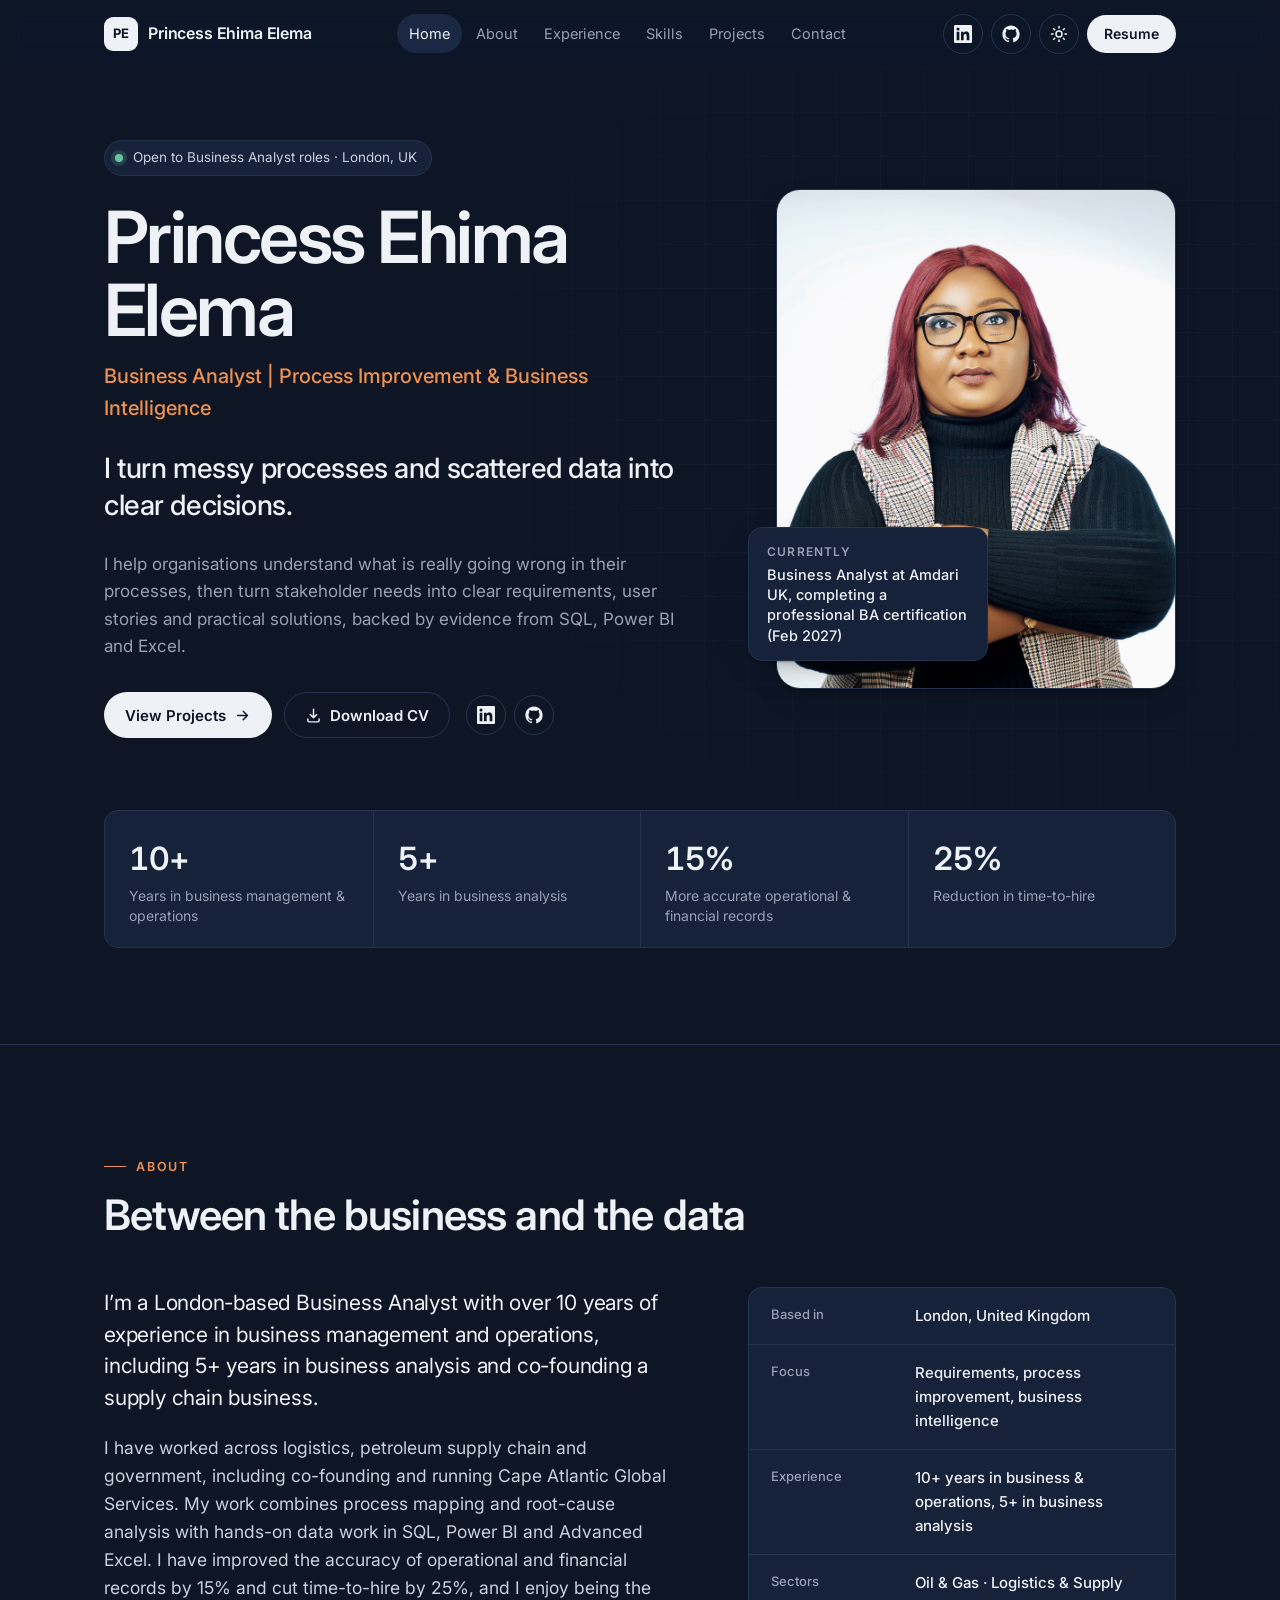
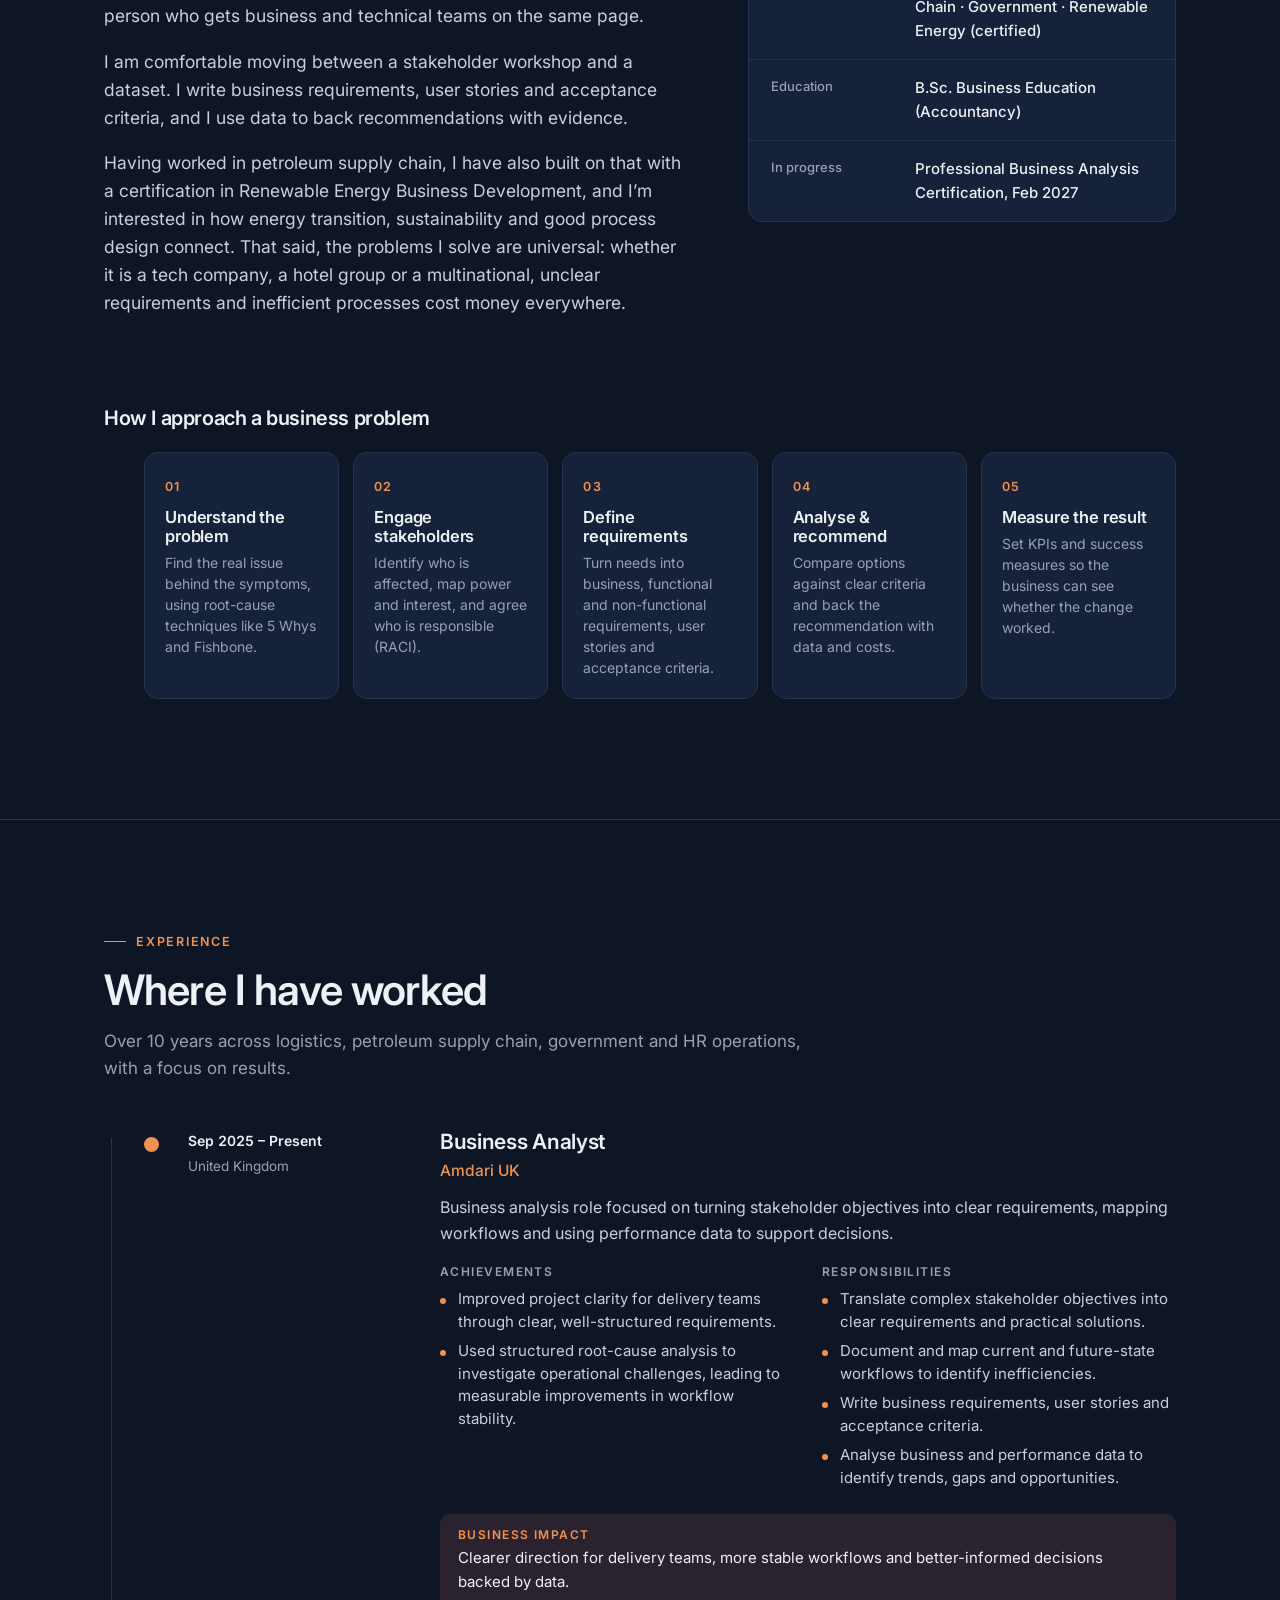
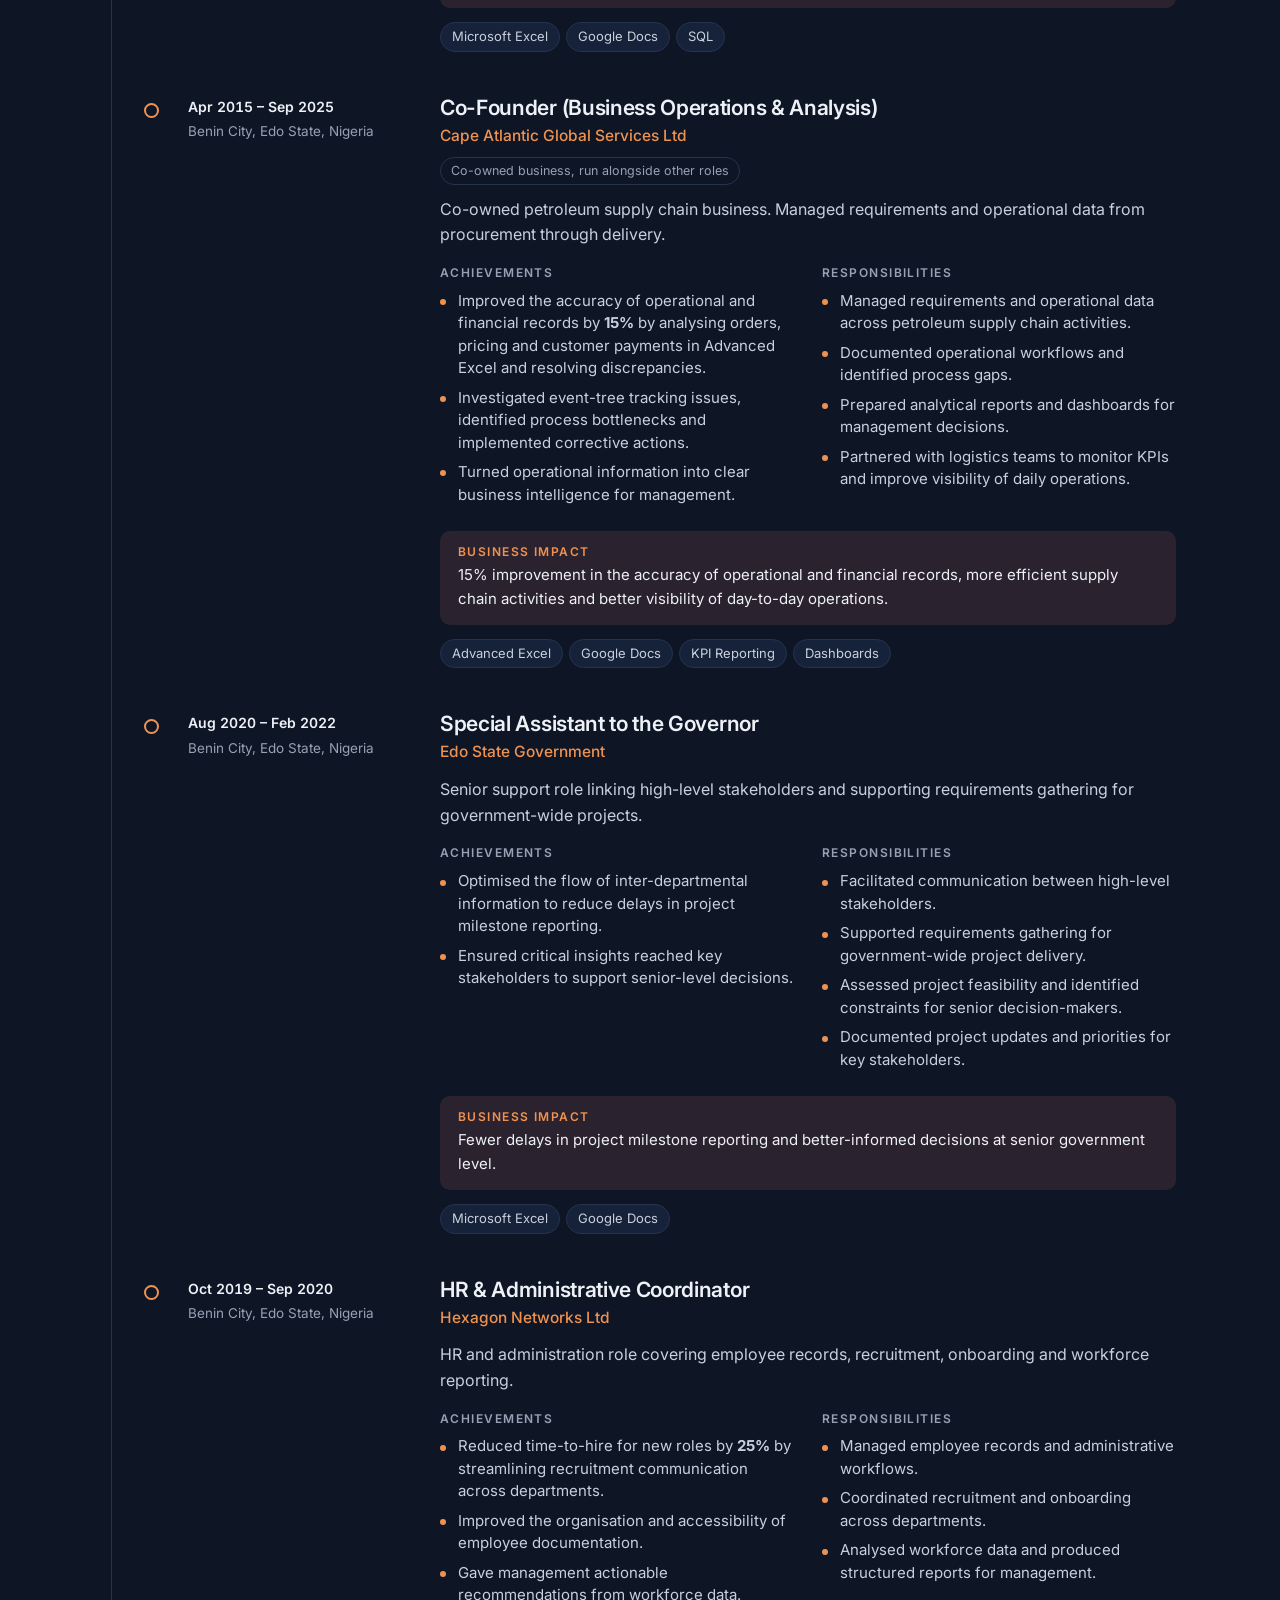
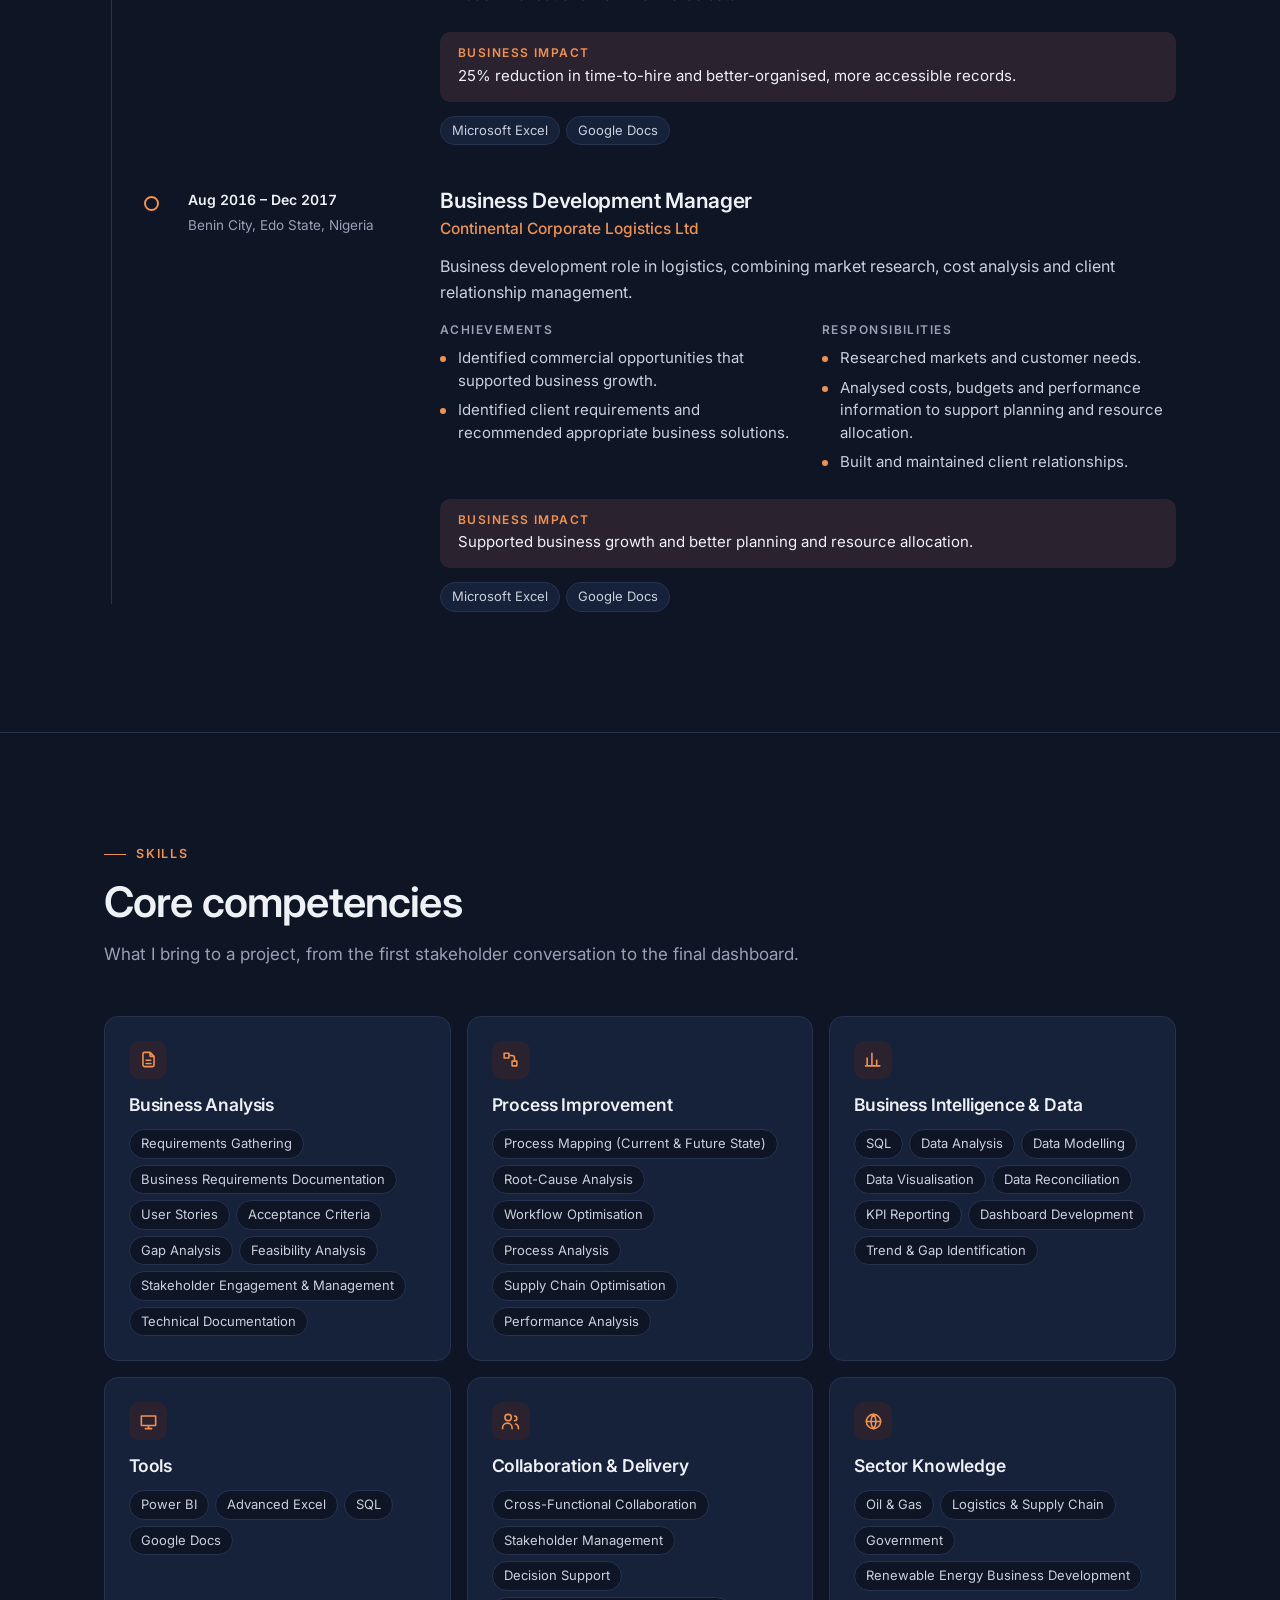
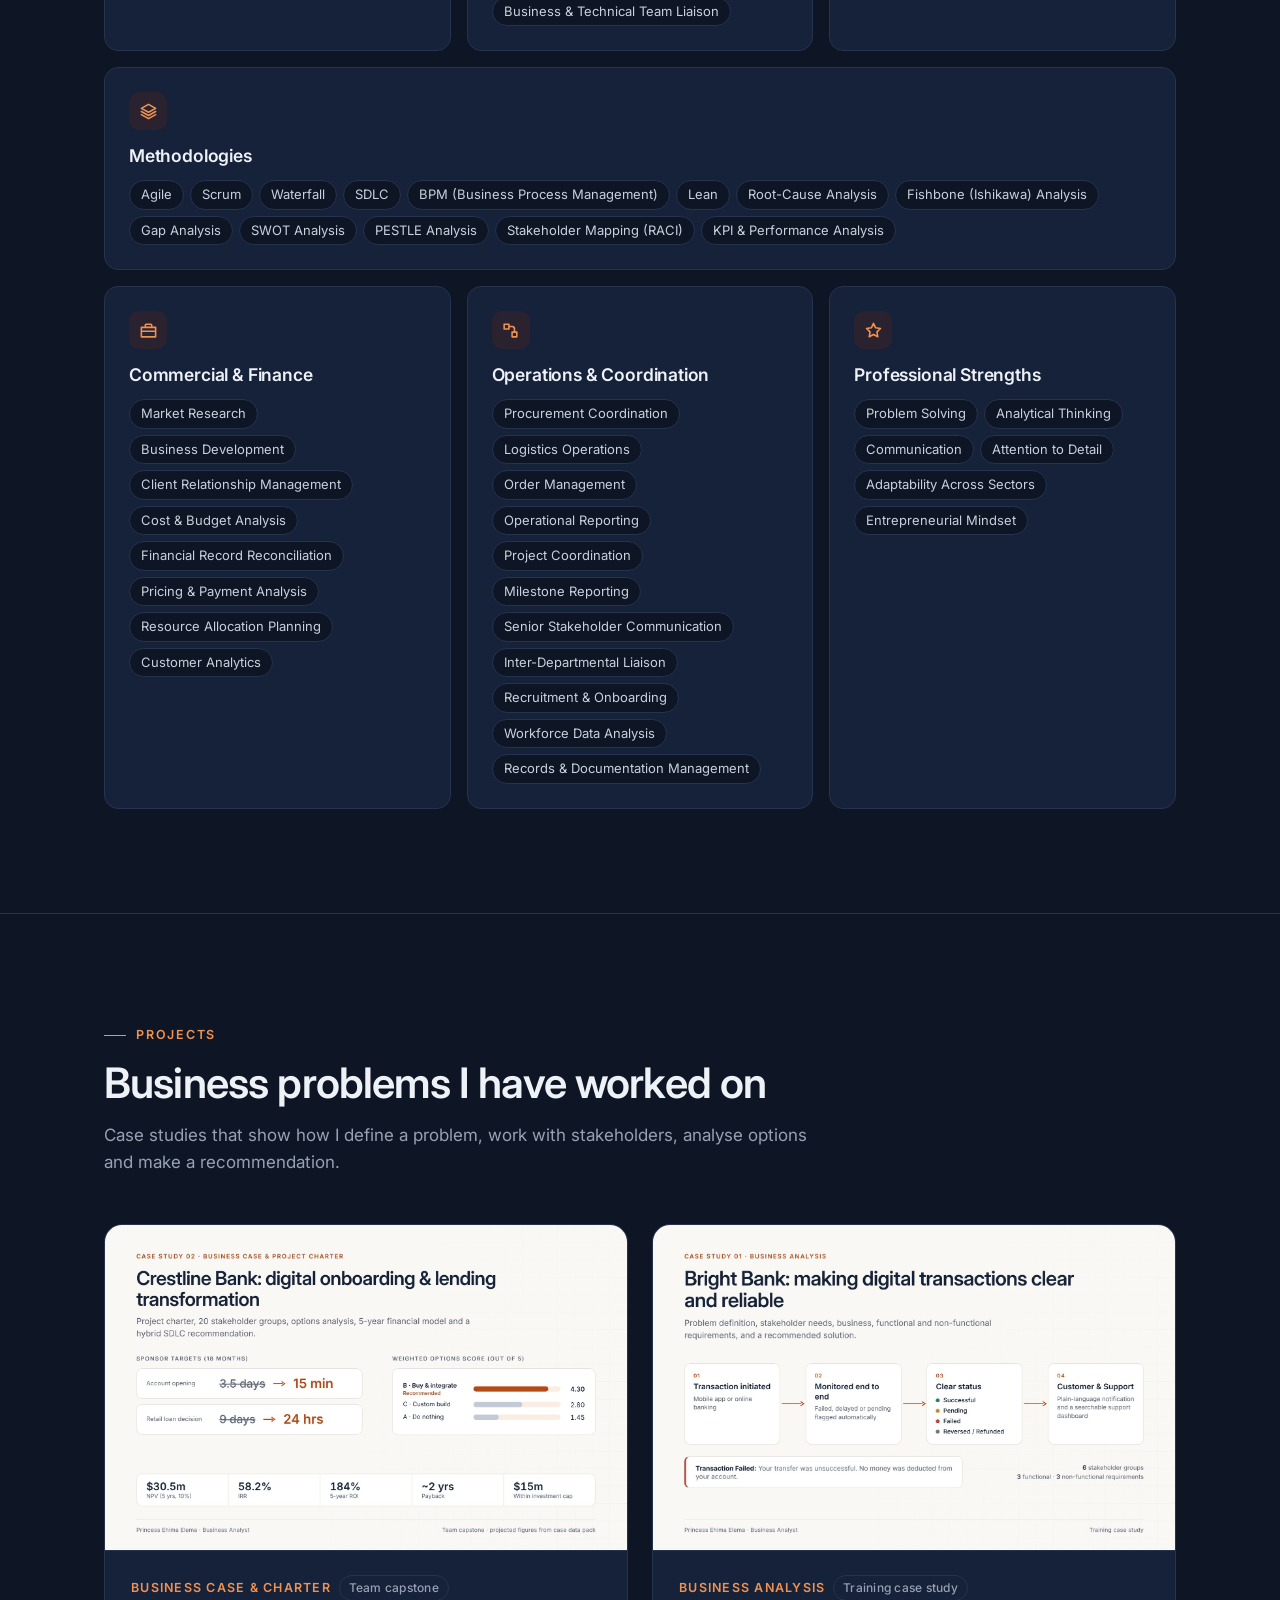
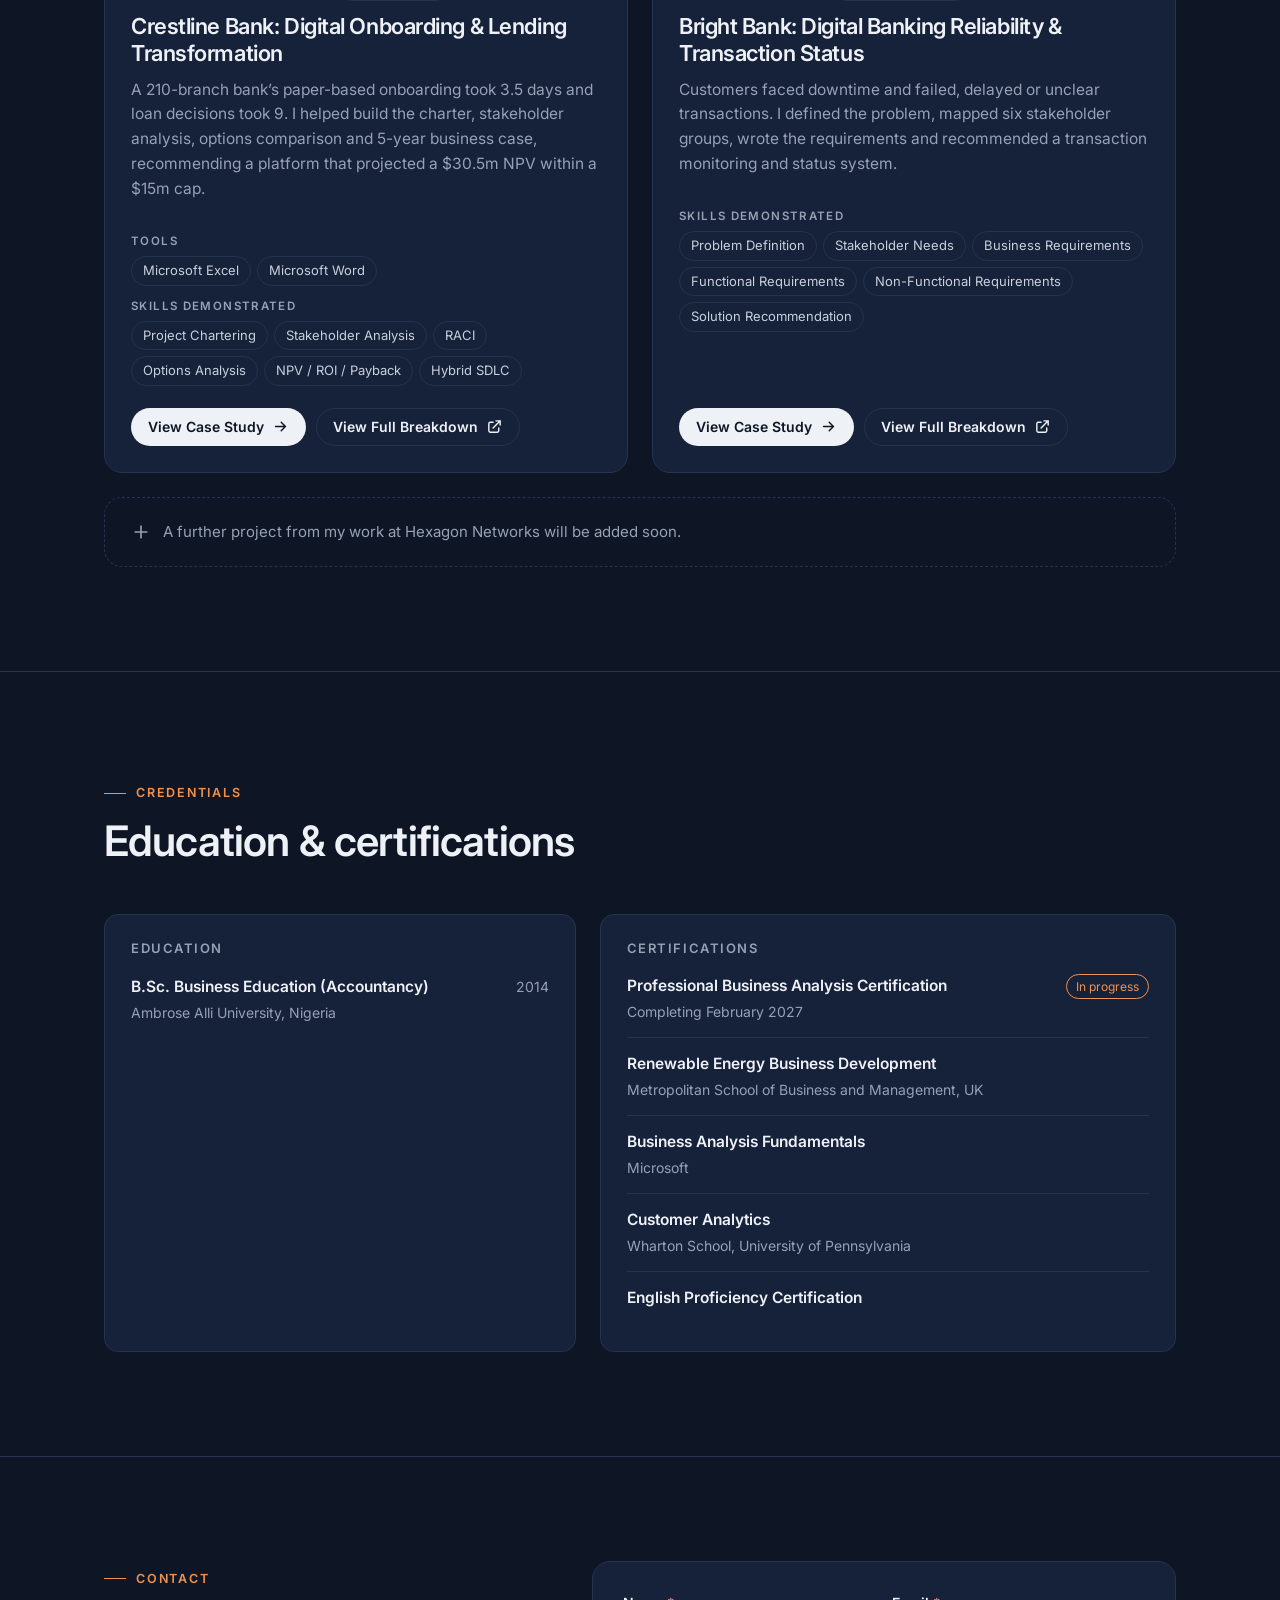
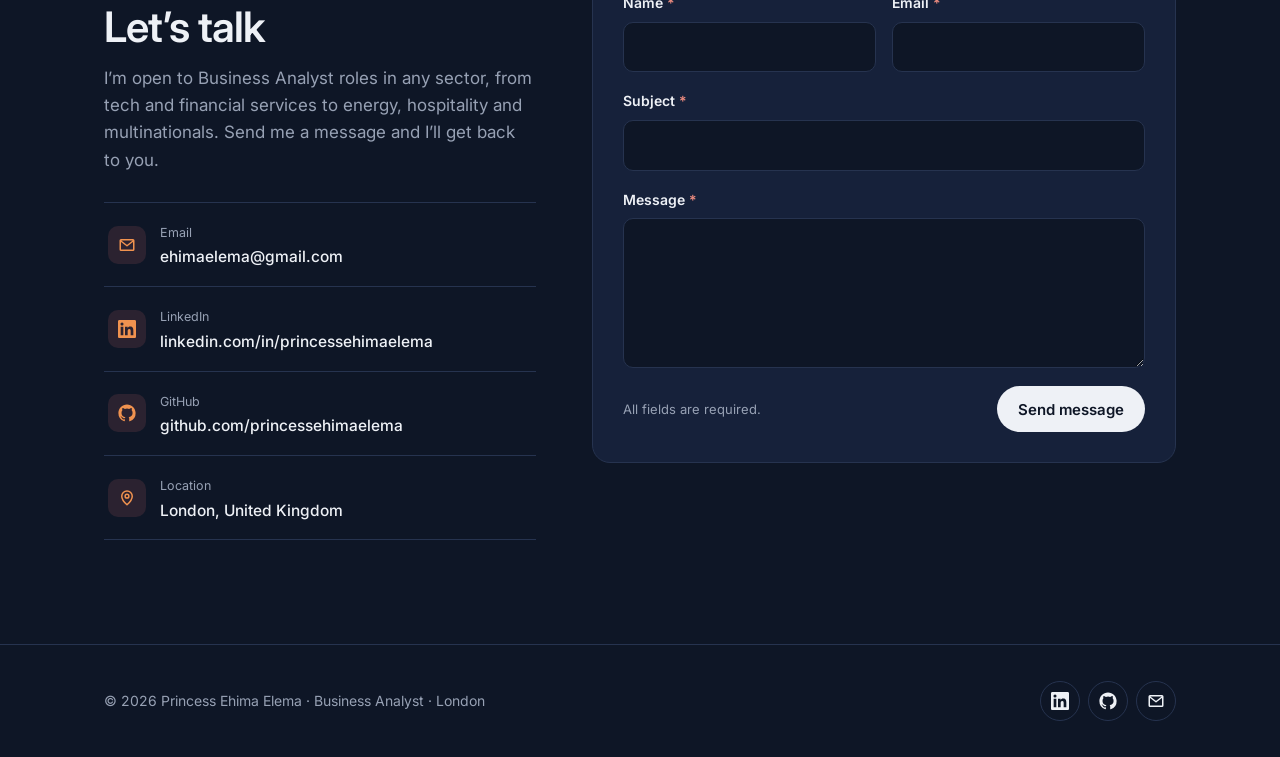
==== commit 913bd73d: "Add files via upload" ====
--- a/index.html
+++ b/index.html
@@ -1,5 +1,5 @@
 <!doctype html>
-<html lang="en-GB" class="no-js">
+<html lang="en-GB" class="no-js" data-theme="dark">
 <head>
   <meta charset="utf-8">
   <meta name="viewport" content="width=device-width, initial-scale=1">
@@ -8,22 +8,22 @@
   <title>Princess Ehima Elema | Business Analyst, London</title>
   <meta name="description" content="Princess Ehima Elema is a London-based Business Analyst with over 10 years in business management and operations, including 5+ years in business analysis. Requirements, process improvement and business intelligence.">
   <meta name="author" content="Princess Ehima Elema">
-  <meta name="theme-color" content="#f6f5f1">
-  <link rel="canonical" href="https://princessehimaelema.github.io/">
+  <meta name="theme-color" content="#0e1626">
+  <link rel="canonical" href="https://princessehimaelema.github.io/theanalyst/">
 
   <!-- Open Graph (LinkedIn, WhatsApp, Facebook previews) -->
   <meta property="og:type" content="website">
   <meta property="og:title" content="Princess Ehima Elema | Business Analyst">
   <meta property="og:description" content="Business Analyst helping organisations fix inefficient processes, define clear requirements and make better decisions using data.">
-  <meta property="og:url" content="https://princessehimaelema.github.io/">
-  <meta property="og:image" content="https://princessehimaelema.github.io/assets/images/og-image.jpg">
+  <meta property="og:url" content="https://princessehimaelema.github.io/theanalyst/">
+  <meta property="og:image" content="https://princessehimaelema.github.io/theanalyst/assets/images/og-image.jpg">
   <meta property="og:locale" content="en_GB">
 
   <!-- X / Twitter card -->
   <meta name="twitter:card" content="summary_large_image">
   <meta name="twitter:title" content="Princess Ehima Elema | Business Analyst">
   <meta name="twitter:description" content="Requirements, process improvement and business intelligence. London, UK.">
-  <meta name="twitter:image" content="https://princessehimaelema.github.io/assets/images/og-image.jpg">
+  <meta name="twitter:image" content="https://princessehimaelema.github.io/theanalyst/assets/images/og-image.jpg">
 
   <!-- Favicon -->
   <link rel="icon" href="favicon.ico" sizes="any">
@@ -41,8 +41,8 @@
   <script>
     (function () {
       var t = null;
-      try { t = localStorage.getItem("theme"); } catch (e) {}
-      if (!t) t = window.matchMedia && window.matchMedia("(prefers-color-scheme: dark)").matches ? "dark" : "light";
+      try { t = localStorage.getItem("theme-v2"); } catch (e) {}
+      if (!t) t = "dark"; // default look: dark navy. Change to "light" to start in light mode
       document.documentElement.setAttribute("data-theme", t);
     })();
   </script>
--- a/assets/css/style.css
+++ b/assets/css/style.css
@@ -11,19 +11,20 @@
   --font-sans: "Inter", system-ui, -apple-system, "Segoe UI", Roboto, Arial, sans-serif;
   --font-display: "Inter", system-ui, -apple-system, "Segoe UI", Roboto, Arial, sans-serif;
 
-  --bg: #f6f5f1;
+  --bg: #faf8f5;
   --bg-elev: #ffffff;
-  --bg-soft: #eeede7;
-  --ink: #14203a;
+  --bg-soft: #f0ede8;
+  --ink: #152238;           /* navy */
   --ink-2: #33405a;
-  --muted: #5a6377;
-  --line: #dedbd2;
-  --accent: #2e5b87;
-  --accent-soft: #e6edf4;
+  --muted: #5d6678;
+  --line: #e4dfd8;
+  --accent: #b04a17;        /* dark orange, dark enough to read as text */
+  --gold: #d2691e;          /* brighter orange for lines, dots and bars */
+  --accent-soft: #fbede3;
   --accent-ink: #ffffff;
   --success: #2f7d5b;
   --danger: #b5473a;
-  --shadow: 0 1px 2px rgba(20, 32, 58, .05), 0 8px 24px -12px rgba(20, 32, 58, .12);
+  --shadow: 0 1px 2px rgba(21, 34, 56, .05), 0 8px 24px -12px rgba(21, 34, 56, .14);
 
   --radius: 14px;
   --radius-sm: 10px;
@@ -33,16 +34,17 @@
 }
 
 [data-theme="dark"] {
-  --bg: #0f1522;
-  --bg-elev: #161e2e;
-  --bg-soft: #1b2436;
-  --ink: #edf0f5;
+  --bg: #0e1626;
+  --bg-elev: #16213a;
+  --bg-soft: #1b2843;
+  --ink: #eef1f6;
   --ink-2: #c9d0dc;
-  --muted: #98a2b5;
-  --line: #273249;
-  --accent: #8fb4da;
-  --accent-soft: #1d2b40;
-  --accent-ink: #0f1522;
+  --muted: #97a1b4;
+  --line: #26334f;
+  --accent: #f0924f;
+  --gold: #f0924f;
+  --accent-soft: #2b2230;
+  --accent-ink: #0e1626;
   --success: #6cc39b;
   --danger: #ec8b7f;
   --shadow: 0 1px 2px rgba(0, 0, 0, .3), 0 10px 30px -14px rgba(0, 0, 0, .6);
@@ -87,7 +89,7 @@
   display: inline-flex; align-items: center; gap: 10px;
   font-size: 12.5px; font-weight: 600; letter-spacing: .14em; text-transform: uppercase; color: var(--accent);
 }
-.eyebrow::before { content: ""; width: 22px; height: 1px; background: currentColor; }
+.eyebrow::before { content: ""; width: 22px; height: 1px; background: var(--gold); }
 .section-head { margin-bottom: 48px; max-width: 720px; }
 .section-head h2 { font-size: clamp(30px, 4vw, 42px); font-weight: 600; margin-top: 14px; }
 .section-head p { color: var(--muted); font-size: 17px; margin-top: 14px; margin-bottom: 0; }
@@ -201,7 +203,7 @@
 .stats { display: grid; grid-template-columns: repeat(4, 1fr); margin-top: 72px; border: 1px solid var(--line); border-radius: var(--radius); background: var(--bg-elev); overflow: hidden; }
 .stat { padding: 22px 24px; border-left: 1px solid var(--line); }
 .stat:first-child { border-left: 0; }
-.stat .num { font-size: 32px; font-weight: 600; letter-spacing: -0.03em; font-variant-numeric: tabular-nums; }
+.stat .num { color: var(--ink); font-size: 32px; font-weight: 600; letter-spacing: -0.03em; font-variant-numeric: tabular-nums; }
 .stat .lbl { font-size: 14px; color: var(--muted); margin-top: 2px; line-height: 1.4; }
 
 @media (max-width: 960px) {
@@ -254,9 +256,9 @@
 .tl-item:last-child { padding-bottom: 0; }
 .tl-item::before {
   content: ""; position: absolute; left: 0; top: 7px; width: 15px; height: 15px; border-radius: 50%;
-  background: var(--bg); border: 2px solid var(--accent);
-}
-.tl-item.current::before { background: var(--accent); }
+  background: var(--bg); border: 2px solid var(--gold);
+}
+.tl-item.current::before { background: var(--gold); }
 .tl-card { display: grid; grid-template-columns: 220px 1fr; gap: 32px; }
 .tl-meta .dates { font-size: 14px; font-weight: 600; color: var(--ink); font-variant-numeric: tabular-nums; }
 .tl-meta .loc { font-size: 13.5px; color: var(--muted); margin-top: 4px; line-height: 1.45; }
@@ -268,7 +270,7 @@
 .tl-cols h4, .tl-impact h4 { font-size: 12px; letter-spacing: .12em; text-transform: uppercase; color: var(--muted); font-weight: 600; margin-bottom: 10px; }
 .ticks { list-style: none; }
 .ticks li { position: relative; padding-left: 18px; font-size: 15px; color: var(--ink-2); margin-bottom: 7px; line-height: 1.5; }
-.ticks li::before { content: ""; position: absolute; left: 0; top: .62em; width: 6px; height: 6px; border-radius: 50%; background: var(--accent); opacity: .7; }
+.ticks li::before { content: ""; position: absolute; left: 0; top: .62em; width: 6px; height: 6px; border-radius: 50%; background: var(--gold); }
 .tl-impact { margin-top: 18px; padding: 14px 18px; background: var(--accent-soft); border-radius: var(--radius-sm); }
 .tl-impact h4 { color: var(--accent); margin-bottom: 4px; }
 .tl-impact p { margin: 0; font-size: 15px; }
@@ -421,7 +423,7 @@
 thead th { border-top: 0; font-size: 12px; letter-spacing: .08em; text-transform: uppercase; color: var(--muted); font-weight: 600; background: var(--bg-soft); }
 td.num, th.num { text-align: right; font-variant-numeric: tabular-nums; }
 tr.win td { font-weight: 600; color: var(--accent); }
-.callout { margin-top: 16px; padding: 16px 18px; border-left: 3px solid var(--accent); background: var(--accent-soft); border-radius: 0 var(--radius-sm) var(--radius-sm) 0; font-size: 15.5px; }
+.callout { margin-top: 16px; padding: 16px 18px; border-left: 3px solid var(--gold); background: var(--accent-soft); border-radius: 0 var(--radius-sm) var(--radius-sm) 0; font-size: 15.5px; }
 .callout.muted { border-left-color: var(--muted); background: var(--bg-soft); color: var(--ink-2); }
 .cs-next { border-top: 1px solid var(--line); padding: 48px 0 72px; }
 .cs-next a { text-decoration: none; display: flex; justify-content: space-between; align-items: center; gap: 16px; padding: 24px 28px; border: 1px solid var(--line); border-radius: 18px; background: var(--bg-elev); transition: border-color .2s ease, transform .2s ease; }
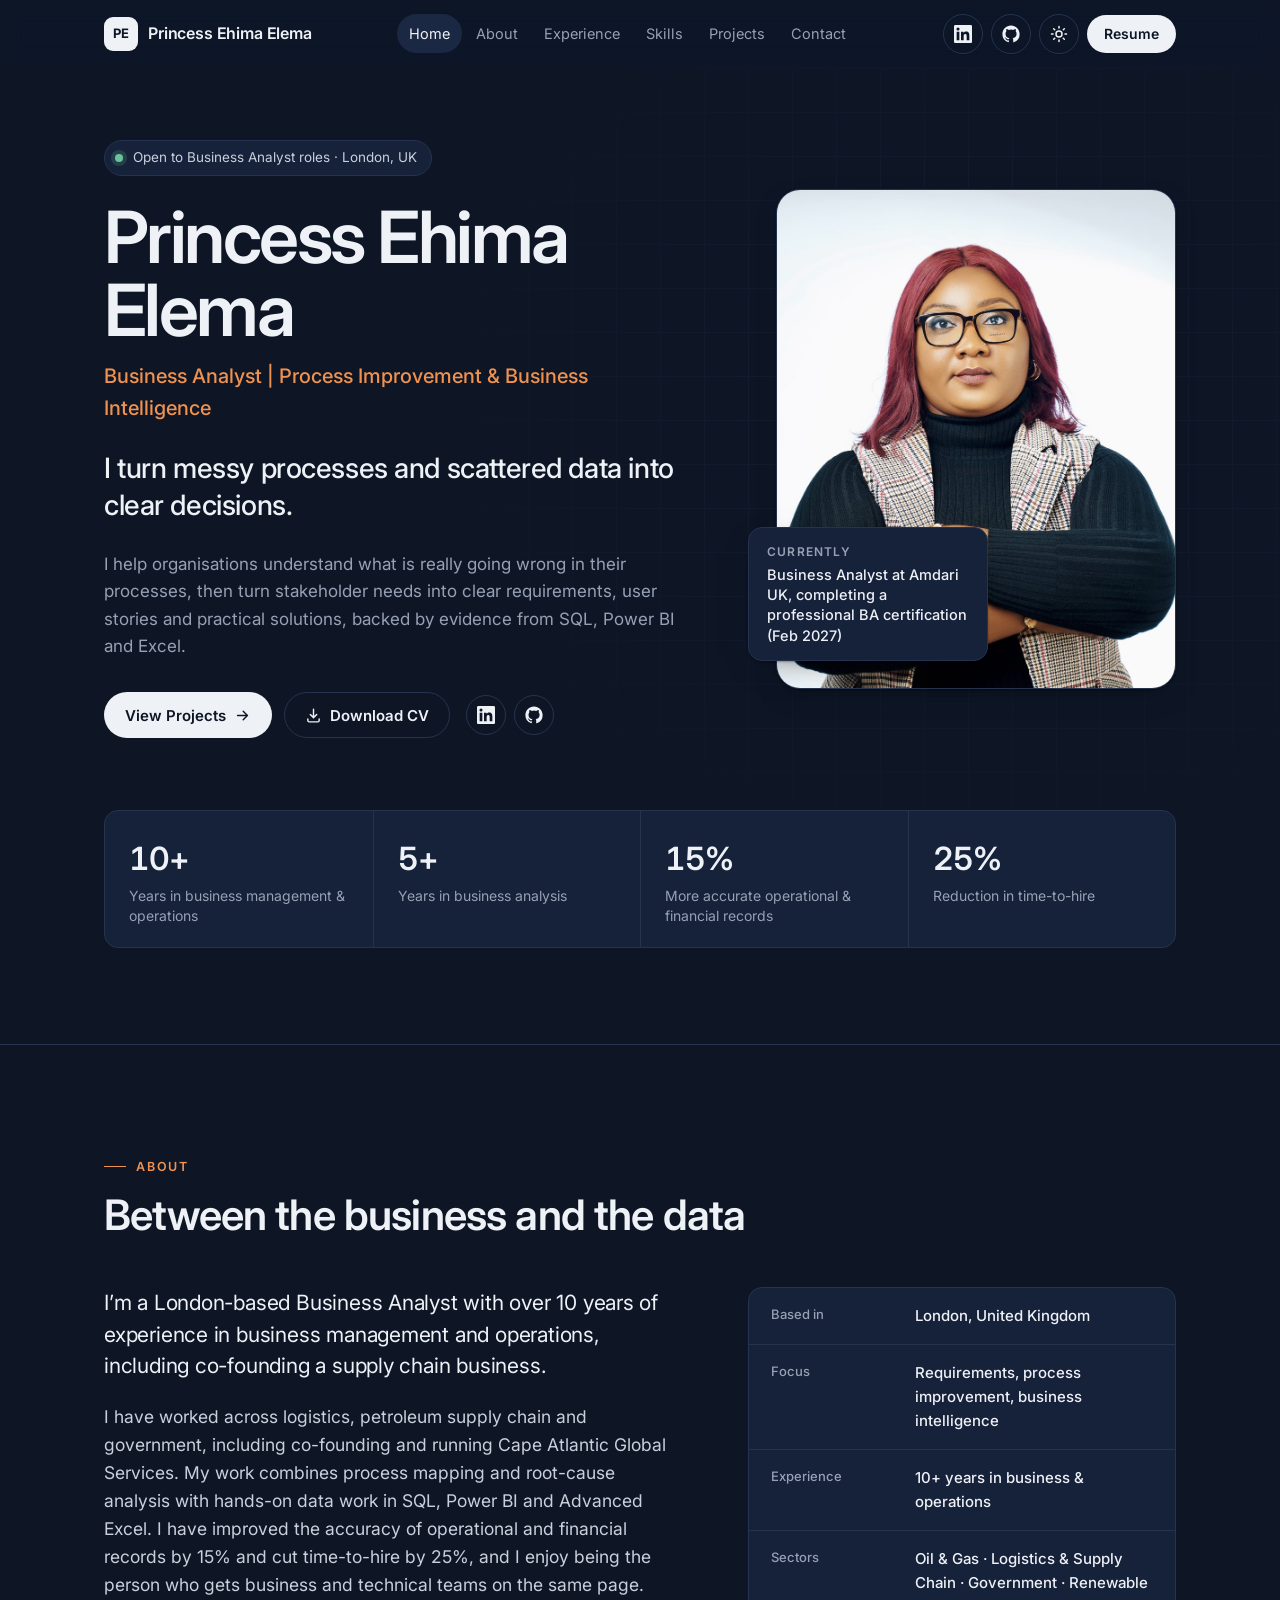
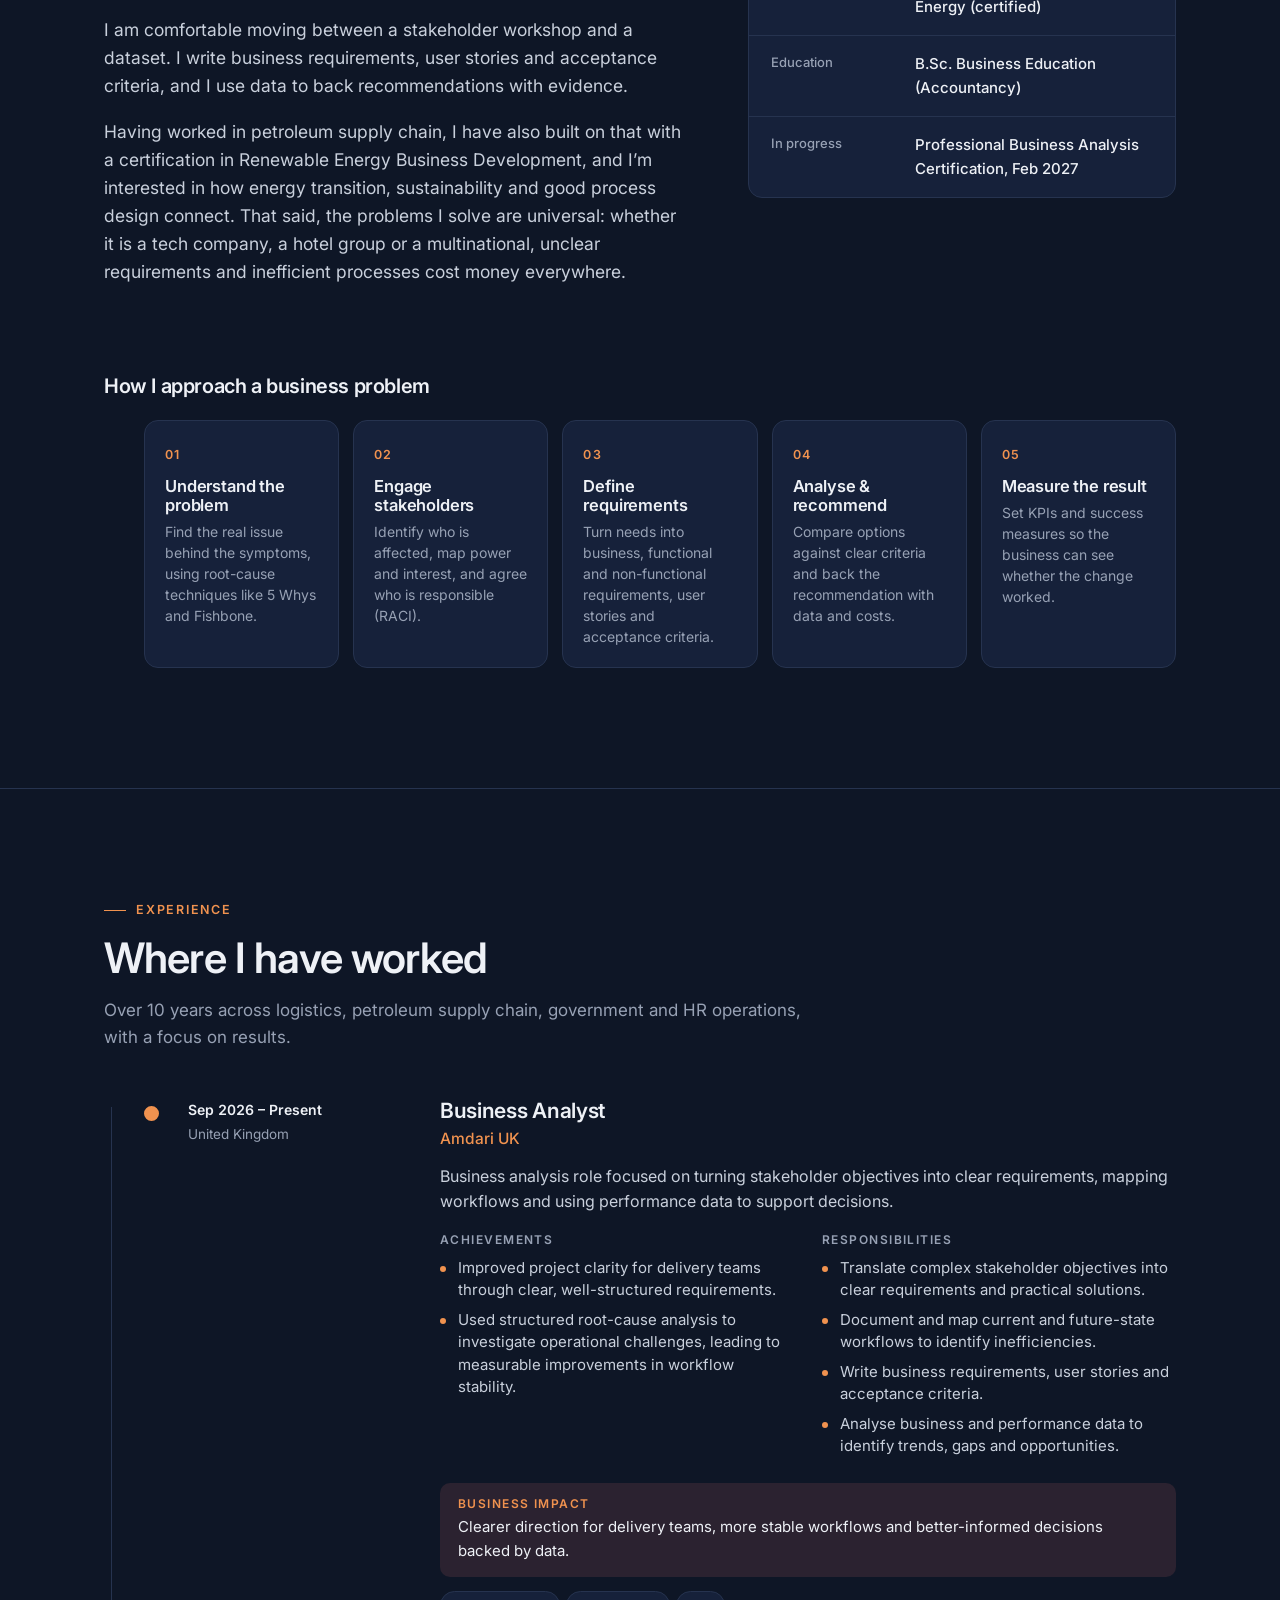
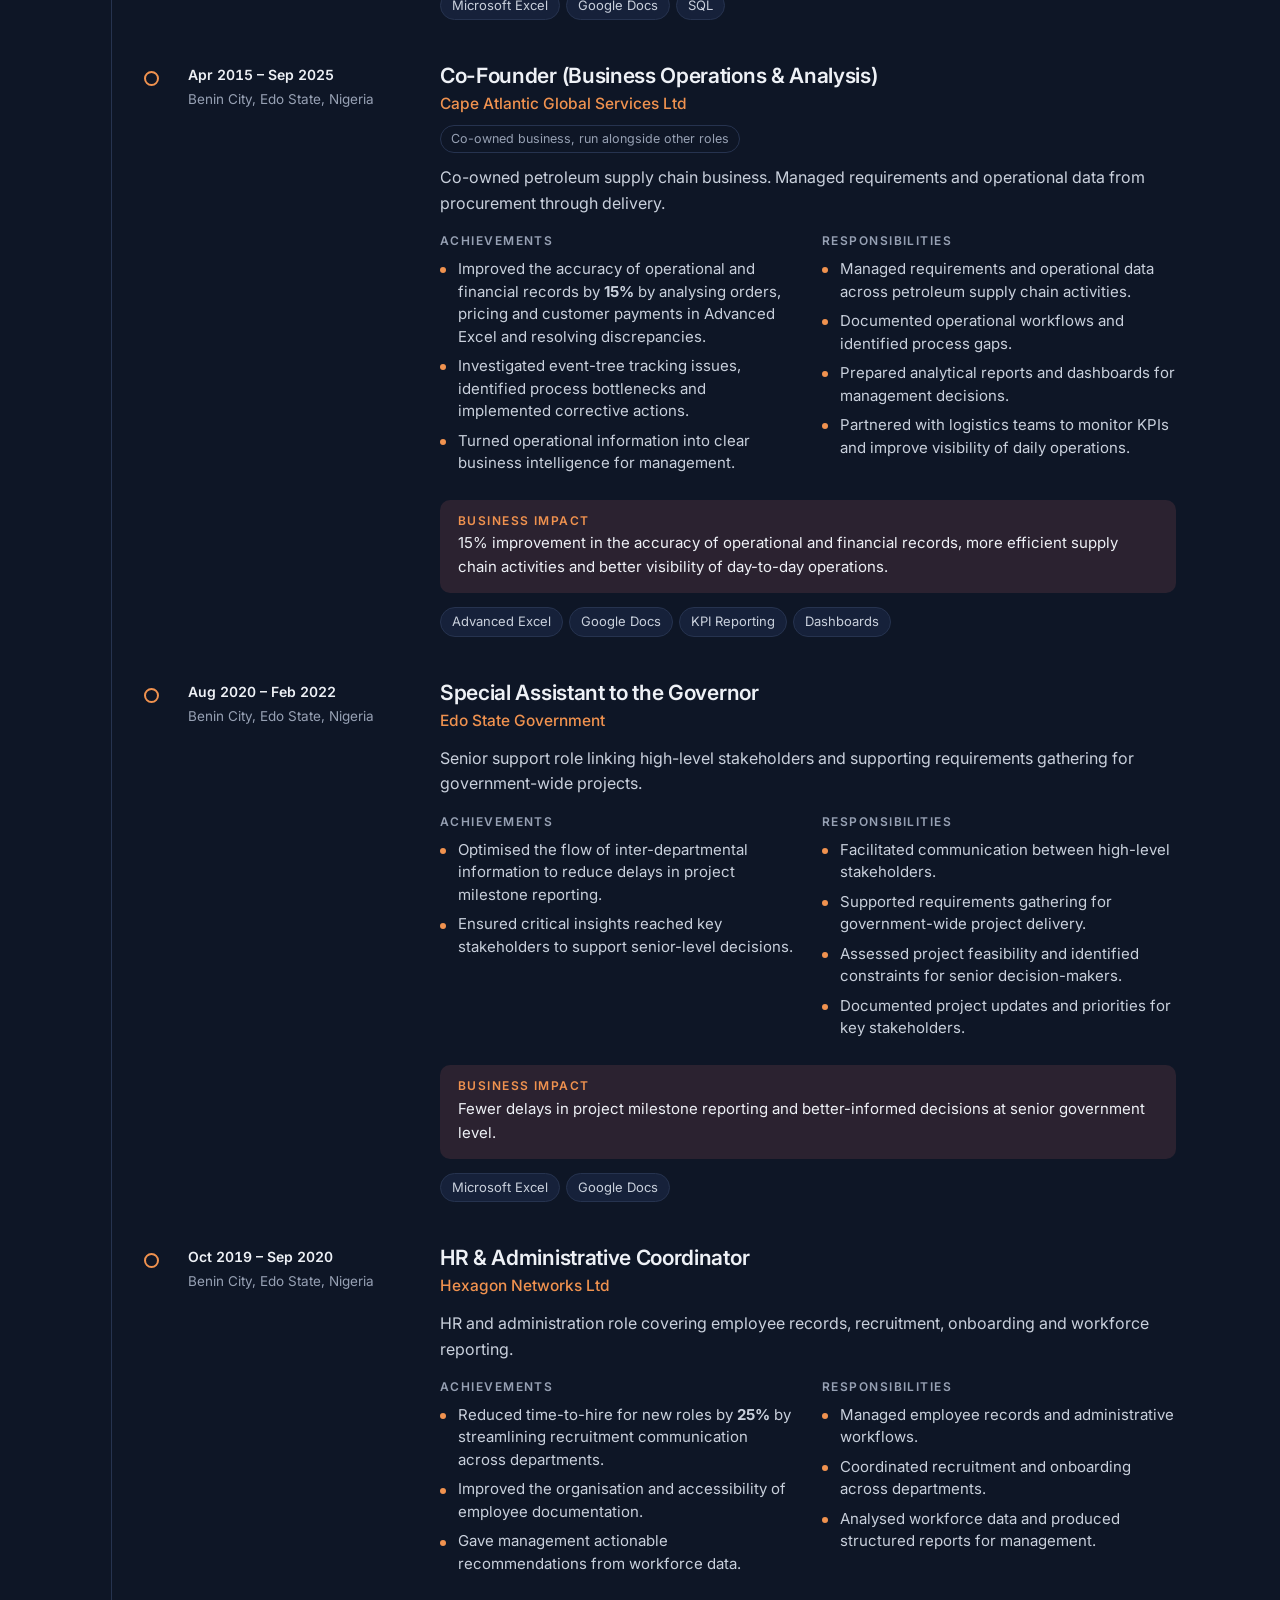
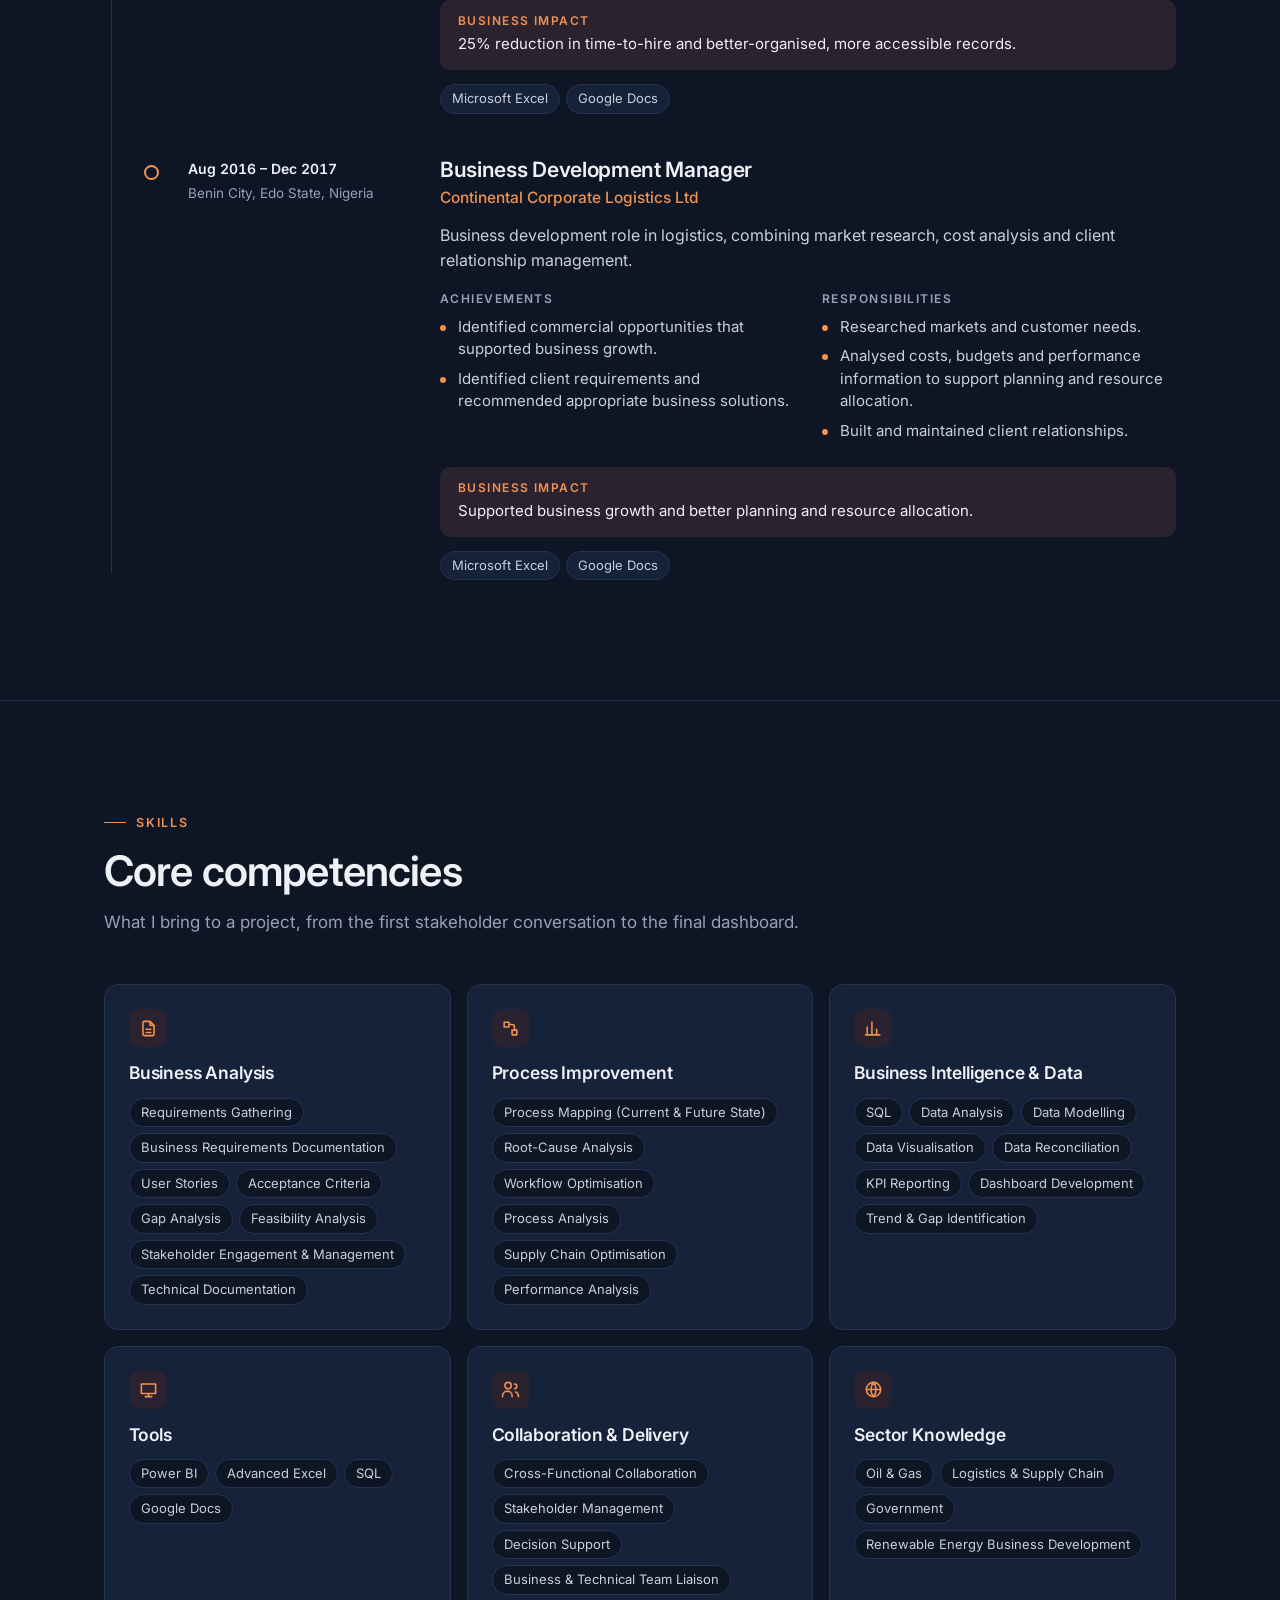
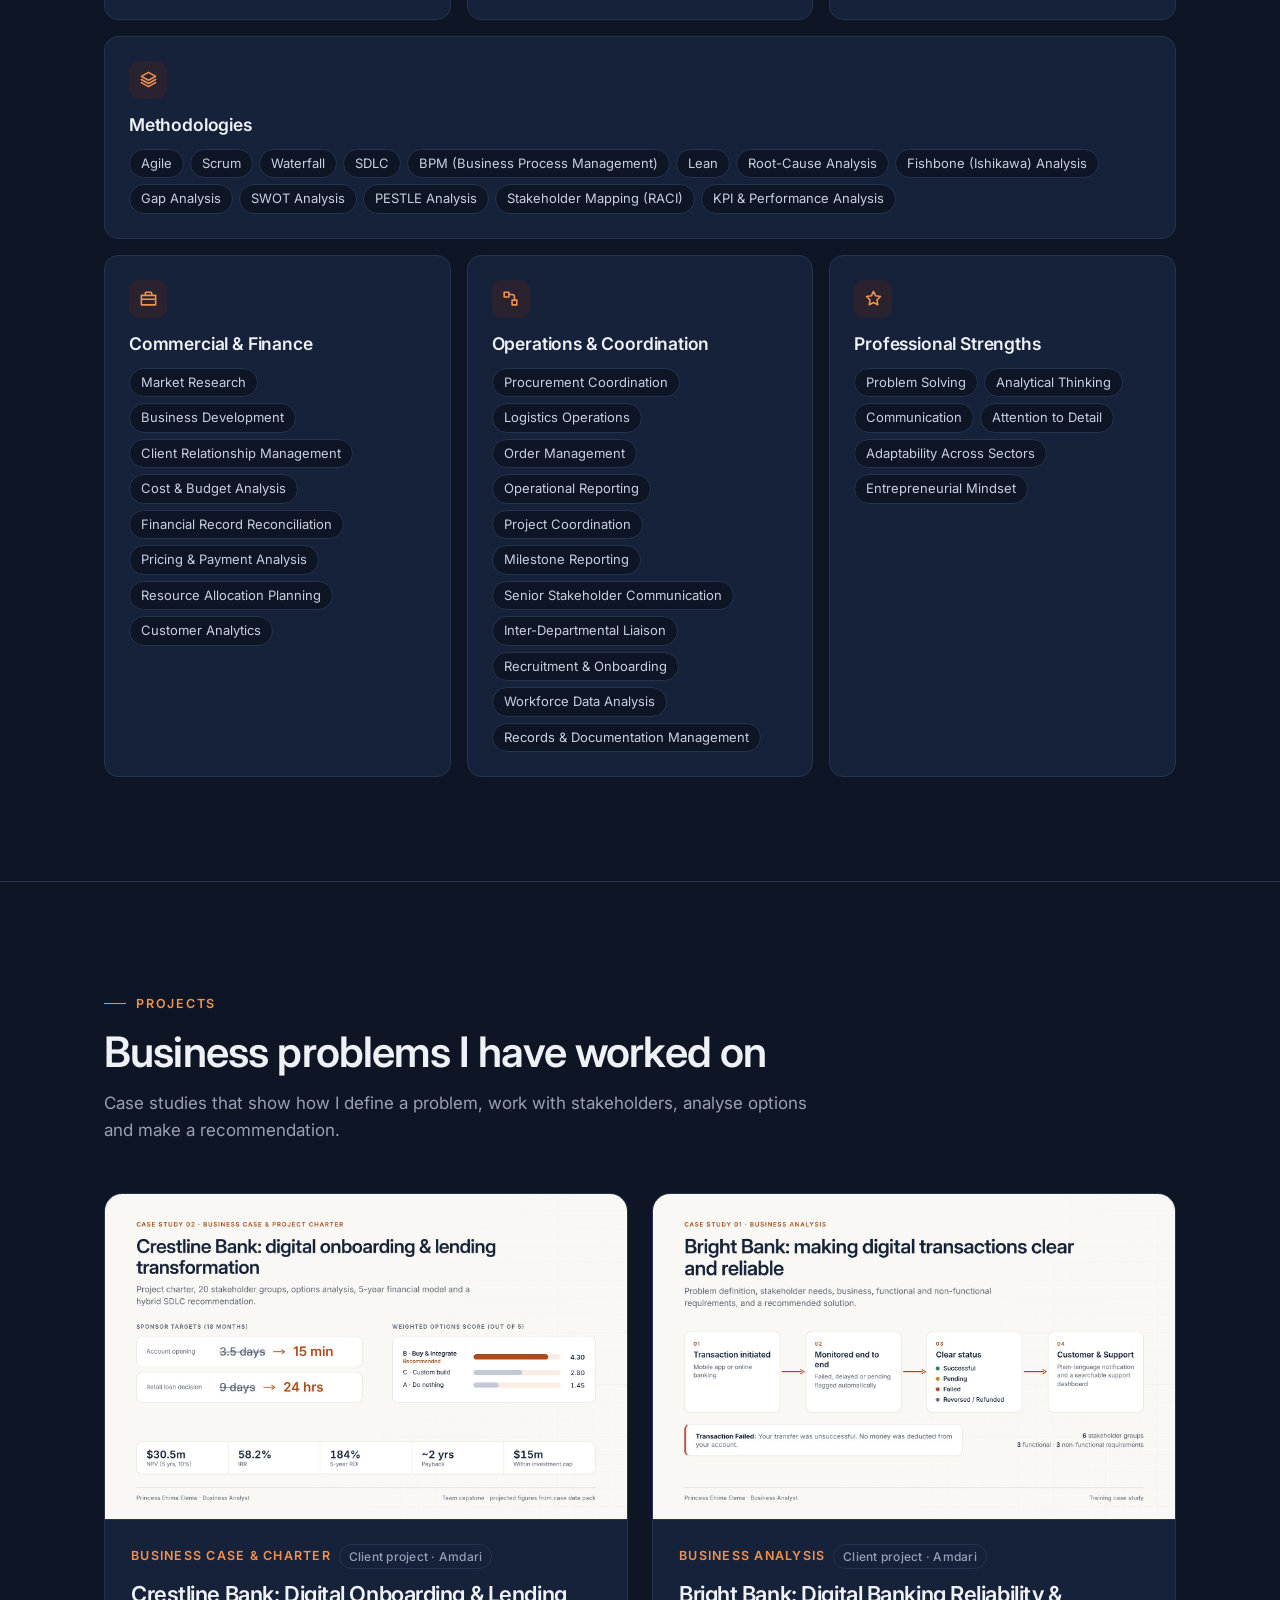
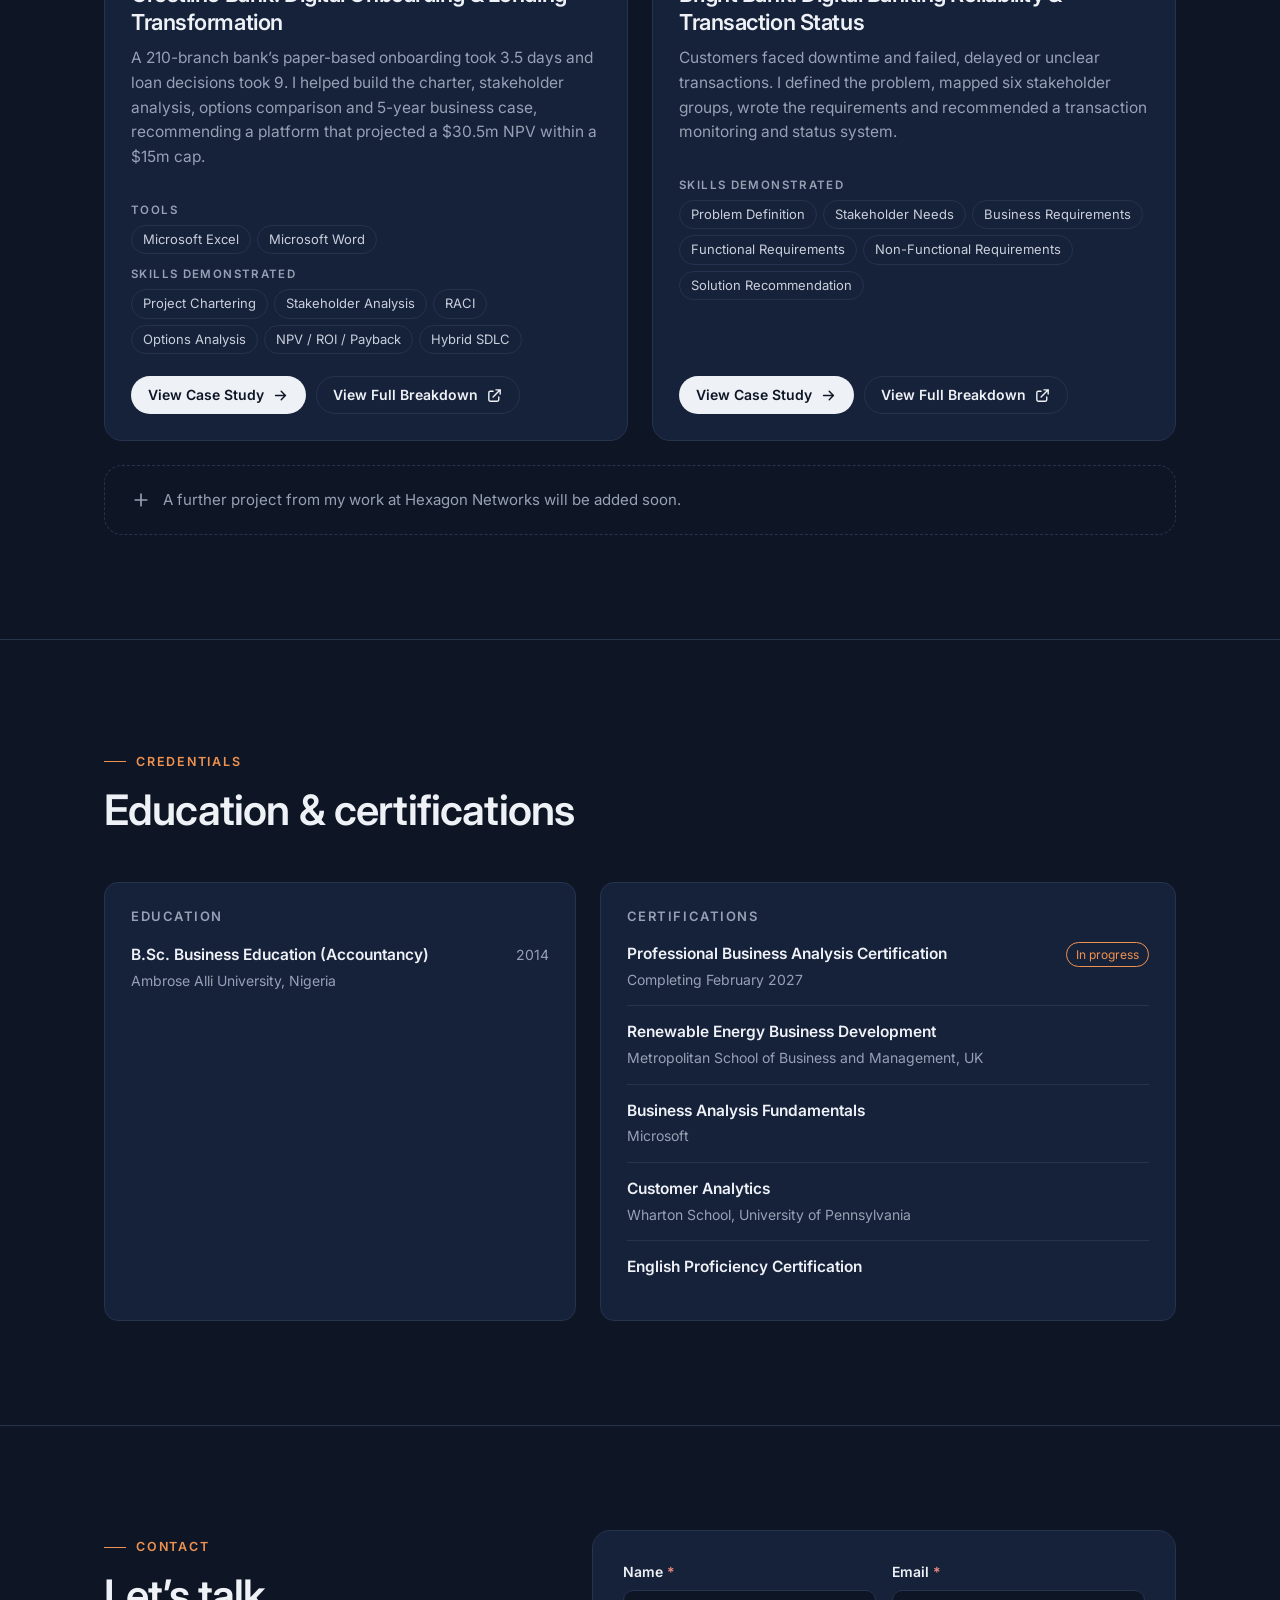
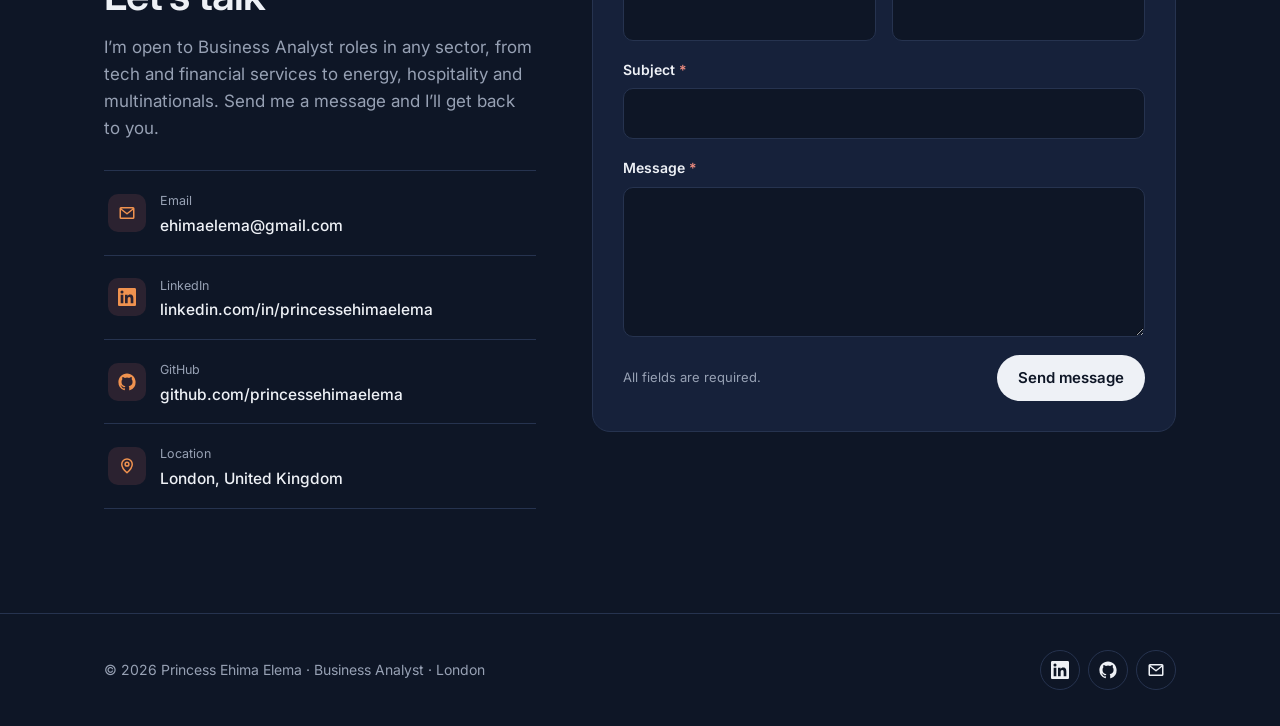
==== commit 858fcd3b: "Add files via upload" ====
--- a/index.html
+++ b/index.html
@@ -6,7 +6,7 @@
 
   <!-- ===== SEO: edit title and description here ===== -->
   <title>Princess Ehima Elema | Business Analyst, London</title>
-  <meta name="description" content="Princess Ehima Elema is a London-based Business Analyst with over 10 years in business management and operations, including 5+ years in business analysis. Requirements, process improvement and business intelligence.">
+  <meta name="description" content="Princess Ehima Elema is a London-based Business Analyst with over 10 years in business management and operations. Requirements, process improvement and business intelligence.">
   <meta name="author" content="Princess Ehima Elema">
   <meta name="theme-color" content="#0e1626">
   <link rel="canonical" href="https://princessehimaelema.github.io/theanalyst/">
@@ -162,7 +162,7 @@
 
     <div class="about-grid">
       <div class="about-text reveal">
-        <p>I’m a London-based Business Analyst with over 10 years of experience in business management and operations, including 5+ years in business analysis and co-founding a supply chain business.</p>
+        <p>I’m a London-based Business Analyst with over 10 years of experience in business management and operations, including co-founding a supply chain business.</p>
         <p>I have worked across logistics, petroleum supply chain and government, including co-founding and running Cape Atlantic Global Services. My work combines process mapping and root-cause analysis with hands-on data work in SQL, Power BI and Advanced Excel. I have improved the accuracy of operational and financial records by 15% and cut time-to-hire by 25%, and I enjoy being the person who gets business and technical teams on the same page.</p>
         <p>I am comfortable moving between a stakeholder workshop and a dataset. I write business requirements, user stories and acceptance criteria, and I use data to back recommendations with evidence.</p>
         <p>Having worked in petroleum supply chain, I have also built on that with a certification in Renewable Energy Business Development, and I’m interested in how energy transition, sustainability and good process design connect. That said, the problems I solve are universal: whether it is a tech company, a hotel group or a multinational, unclear requirements and inefficient processes cost money everywhere.</p>
@@ -172,7 +172,7 @@
         <dl>
           <div class="row"><dt>Based in</dt><dd>London, United Kingdom</dd></div>
           <div class="row"><dt>Focus</dt><dd>Requirements, process improvement, business intelligence</dd></div>
-          <div class="row"><dt>Experience</dt><dd>10+ years in business &amp; operations, 5+ in business analysis</dd></div>
+          <div class="row"><dt>Experience</dt><dd>10+ years in business &amp; operations</dd></div>
           <div class="row"><dt>Sectors</dt><dd>Oil &amp; Gas · Logistics &amp; Supply Chain · Government · Renewable Energy (certified)</dd></div>
           <div class="row"><dt>Education</dt><dd>B.Sc. Business Education (Accountancy)</dd></div>
           <div class="row"><dt>In progress</dt><dd>Professional Business Analysis Certification, Feb 2027</dd></div>
@@ -207,7 +207,7 @@
       <!-- EXPERIENCE 1 -->
       <li class="tl-item current reveal">
         <div class="tl-card">
-          <div class="tl-meta"><div class="dates">Sep 2025 – Present</div><div class="loc">United Kingdom</div></div>
+          <div class="tl-meta"><div class="dates">Sep 2026 – Present</div><div class="loc">United Kingdom</div></div>
           <div class="tl-body">
             <h3>Business Analyst</h3>
             <div class="org">Amdari UK</div>
@@ -428,7 +428,7 @@
           <img src="assets/images/project-02.jpg" alt="" loading="lazy" width="1600" height="1000">
         </a>
         <div class="project-body">
-          <div class="project-cat">Business Case &amp; Charter <span class="badge">Team capstone</span></div>
+          <div class="project-cat">Business Case &amp; Charter <span class="badge">Client project · Amdari</span></div>
           <h3>Crestline Bank: Digital Onboarding &amp; Lending Transformation</h3>
           <p>A 210-branch bank’s paper-based onboarding took 3.5 days and loan decisions took 9. I helped build the charter, stakeholder analysis, options comparison and 5-year business case, recommending a platform that projected a $30.5m NPV within a $15m cap.</p>
           <div class="project-meta">
@@ -450,7 +450,7 @@
           <img src="assets/images/project-01.jpg" alt="" loading="lazy" width="1600" height="1000">
         </a>
         <div class="project-body">
-          <div class="project-cat">Business Analysis <span class="badge">Training case study</span></div>
+          <div class="project-cat">Business Analysis <span class="badge">Client project · Amdari</span></div>
           <h3>Bright Bank: Digital Banking Reliability &amp; Transaction Status</h3>
           <p>Customers faced downtime and failed, delayed or unclear transactions. I defined the problem, mapped six stakeholder groups, wrote the requirements and recommended a transaction monitoring and status system.</p>
           <div class="project-meta">
